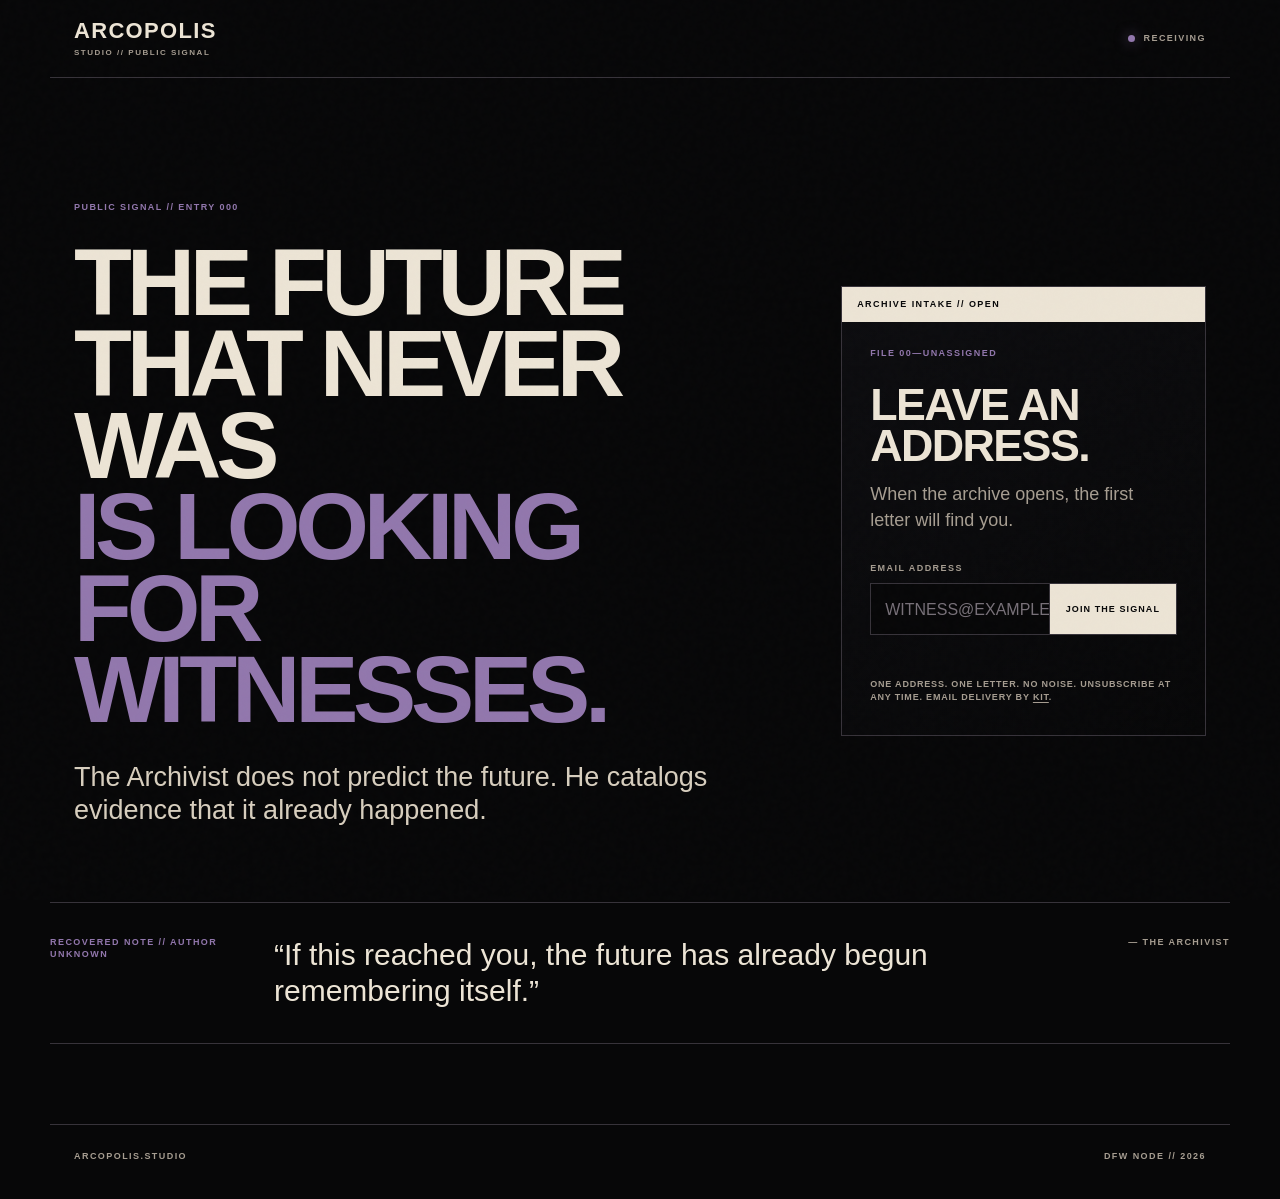
==== index.html @ 4bd880a4 "Publish Arcopolis signal page" ====
<!doctype html>
<html lang="en">
<head>
  <meta charset="utf-8">
  <meta name="viewport" content="width=device-width,initial-scale=1">
  <meta name="theme-color" content="#070708">
  <meta name="description" content="A recovered future is accepting witnesses. Join the Arcopolis Studio signal and receive the Archivist's first letter.">
  <meta property="og:title" content="The Future That Never Was Is Looking for Witnesses">
  <meta property="og:description" content="Leave an address. The Archivist's first letter will find you.">
  <meta property="og:type" content="website">
  <meta property="og:url" content="https://arcopolis.studio/">
  <meta property="og:image" content="https://arcopolis.studio/assets/social-card.png">
  <meta property="og:image:width" content="1200">
  <meta property="og:image:height" content="630">
  <meta property="og:image:alt" content="The Future That Never Was is looking for witnesses">
  <meta name="twitter:card" content="summary_large_image">
  <meta name="twitter:image" content="https://arcopolis.studio/assets/social-card.png">
  <link rel="canonical" href="https://arcopolis.studio/">
  <link rel="icon" href="assets/favicon.svg" type="image/svg+xml">
  <link rel="stylesheet" href="styles.css">
  <script src="https://f.convertkit.com/ckjs/ck.5.js" defer></script>
  <title>The Future That Never Was — Arcopolis Studio</title>
</head>
<body>
  <div class="page-noise" aria-hidden="true"></div>
  <a class="skip-link" href="#signal-entry">Skip to signal entry</a>

  <header class="site-header">
    <a class="brand" href="/" aria-label="Arcopolis Studio home">
      <span class="brand-main">ARCOPOLIS</span>
      <span class="brand-sub">STUDIO // PUBLIC SIGNAL</span>
    </a>
    <span class="transmission-state"><i aria-hidden="true"></i> RECEIVING</span>
  </header>

  <main>
    <section class="signal-hero" id="signal-entry">
      <div class="signal-copy">
        <p class="eyebrow">PUBLIC SIGNAL // ENTRY 000</p>
        <h1>THE FUTURE<br>THAT NEVER WAS<br><span>IS LOOKING FOR WITNESSES.</span></h1>
        <p class="lede">The Archivist does not predict the future. He catalogs evidence that it already happened.</p>
      </div>

      <aside class="entry-panel" aria-labelledby="entry-title">
        <div class="panel-label">ARCHIVE INTAKE // OPEN</div>
        <p class="file-number">FILE 00—UNASSIGNED</p>
        <h2 id="entry-title">LEAVE AN ADDRESS.</h2>
        <p>When the archive opens, the first letter will find you.</p>

        <form
          class="signal-form seva-form formkit-form"
          id="signal-form"
          action="https://app.kit.com/forms/9684944/subscriptions"
          method="post"
          data-sv-form="9684944"
          data-uid="5a1fa94350"
          data-format="inline"
          data-version="5"
          data-options="{&quot;settings&quot;:{&quot;after_subscribe&quot;:{&quot;action&quot;:&quot;message&quot;,&quot;success_message&quot;:&quot;&gt; ENTRY_ACCEPTED // MONITOR YOUR INBOX. THE ARCHIVIST HAS ACKNOWLEDGED THE SIGNAL.&quot;,&quot;redirect_url&quot;:&quot;&quot;},&quot;analytics&quot;:{&quot;google&quot;:null,&quot;fathom&quot;:null,&quot;facebook&quot;:null,&quot;segment&quot;:null,&quot;pinterest&quot;:null,&quot;sparkloop&quot;:null,&quot;googletagmanager&quot;:null},&quot;powered_by&quot;:{&quot;show&quot;:true,&quot;url&quot;:&quot;https://kit.com/features/forms?utm_campaign=poweredby&amp;utm_content=form&amp;utm_medium=referral&amp;utm_source=dynamic&quot;},&quot;recaptcha&quot;:{&quot;enabled&quot;:false},&quot;return_visitor&quot;:{&quot;action&quot;:&quot;show&quot;,&quot;custom_content&quot;:&quot;&quot;}},&quot;version&quot;:&quot;5&quot;}"
        >
          <label for="email-address">EMAIL ADDRESS</label>
          <ul class="formkit-alert formkit-alert-error" data-element="errors" data-group="alert" role="alert"></ul>
          <div class="form-row seva-fields formkit-fields" data-element="fields" data-stacked="false">
            <div class="formkit-field">
              <input class="formkit-input" id="email-address" name="email_address" type="email" autocomplete="email" inputmode="email" aria-label="Email Address" placeholder="WITNESS@EXAMPLE.COM" required>
            </div>
            <button class="formkit-submit" data-element="submit" type="submit">
              <span>JOIN THE SIGNAL</span>
            </button>
          </div>
          <p class="form-status" id="form-status" role="status" aria-live="polite"></p>
        </form>

        <p class="privacy-note">One address. One letter. No noise. Unsubscribe at any time. Email delivery by <a href="https://kit.com/" rel="nofollow noopener">Kit</a>.</p>
      </aside>
    </section>

    <section class="archive-fragment" aria-label="Recovered archive fragment">
      <p>RECOVERED NOTE // AUTHOR UNKNOWN</p>
      <blockquote>“If this reached you, the future has already begun remembering itself.”</blockquote>
      <span>— THE ARCHIVIST</span>
    </section>
  </main>

  <footer class="site-footer">
    <span>ARCOPOLIS.STUDIO</span>
    <span>DFW NODE // <span id="year"></span></span>
  </footer>

  <script src="script.js"></script>
</body>
</html>
---- styles.css ----
:root {
  --black: #070708;
  --panel: #0d0d10;
  --bone: #ece4d5;
  --bone-soft: #d7cebe;
  --muted: #a69d91;
  --violet: #9277ad;
  --line: #37333a;
  --line-soft: #242127;
  --display: "Eurostile", "Bank Gothic", "Microgramma", "Arial Black", "Bahnschrift", sans-serif;
  --body: "Bahnschrift SemiCondensed", "DIN Condensed", "Arial Narrow", Arial, sans-serif;
  --max: 1180px;
}

* { box-sizing: border-box; }

html {
  min-width: 280px;
  background: var(--black);
}

body {
  min-height: 100vh;
  margin: 0;
  overflow-x: hidden;
  background: var(--black);
  color: var(--bone);
  font-family: var(--body);
  line-height: 1.45;
}

a { color: inherit; }
button, input { font: inherit; }

:focus-visible {
  outline: 2px solid var(--violet);
  outline-offset: 4px;
}

.page-noise {
  position: fixed;
  inset: 0;
  z-index: 100;
  pointer-events: none;
  opacity: .025;
  background-image: url("data:image/svg+xml,%3Csvg viewBox='0 0 180 180' xmlns='http://www.w3.org/2000/svg'%3E%3Cfilter id='n'%3E%3CfeTurbulence type='fractalNoise' baseFrequency='.8' numOctaves='3' stitchTiles='stitch'/%3E%3C/filter%3E%3Crect width='100%25' height='100%25' filter='url(%23n)' opacity='.7'/%3E%3C/svg%3E");
}

.skip-link {
  position: fixed;
  top: -80px;
  left: 12px;
  z-index: 200;
  padding: 10px 14px;
  background: var(--bone);
  color: var(--black);
}

.skip-link:focus { top: 12px; }

.site-header,
.site-footer {
  width: min(100%, var(--max));
  margin: 0 auto;
  padding-inline: 24px;
}

.site-header {
  min-height: 78px;
  display: flex;
  align-items: center;
  justify-content: space-between;
  gap: 24px;
  border-bottom: 1px solid var(--line);
}

.brand {
  display: flex;
  flex-direction: column;
  line-height: 1;
  text-decoration: none;
}

.brand-main {
  font: 800 22px/1 var(--display);
  letter-spacing: .06em;
}

.brand-sub {
  margin-top: 7px;
  color: var(--muted);
  font: 600 8px/1 var(--body);
  letter-spacing: .19em;
}

.transmission-state {
  display: inline-flex;
  align-items: center;
  gap: 9px;
  color: var(--muted);
  font: 700 9px/1 var(--body);
  letter-spacing: .16em;
}

.transmission-state i {
  width: 7px;
  height: 7px;
  border-radius: 50%;
  background: var(--violet);
  box-shadow: 0 0 14px rgba(146,119,173,.7);
}

main { width: 100%; }

.signal-hero {
  width: min(100%, var(--max));
  min-height: calc(100vh - 152px);
  margin: 0 auto;
  padding: clamp(64px, 9vw, 116px) 24px 74px;
  display: grid;
  grid-template-columns: minmax(0, 1.3fr) minmax(310px, .7fr);
  gap: clamp(44px, 7vw, 90px);
  align-items: center;
}

.eyebrow,
.panel-label,
.file-number,
.signal-form label,
.privacy-note,
.archive-fragment > p,
.archive-fragment > span,
.site-footer {
  font: 700 9px/1.3 var(--body);
  letter-spacing: .16em;
  text-transform: uppercase;
}

.eyebrow,
.file-number,
.archive-fragment > p { color: var(--violet); }

.signal-copy h1 {
  margin: 28px 0 30px;
  font: 900 clamp(54px, 7.4vw, 102px)/.86 var(--display);
  letter-spacing: -.055em;
  text-transform: uppercase;
}

.signal-copy h1 span { color: var(--violet); }

.lede {
  max-width: 680px;
  margin: 0;
  color: var(--bone-soft);
  font-size: clamp(20px, 2.2vw, 27px);
  line-height: 1.25;
}

.entry-panel {
  border: 1px solid var(--line);
  background: linear-gradient(145deg, var(--panel), var(--black));
  padding: 0 28px 30px;
}

.panel-label {
  margin: 0 -28px 26px;
  padding: 12px 15px;
  background: var(--bone);
  color: var(--black);
  font-weight: 800;
}

.file-number { margin: 0 0 24px; }

.entry-panel h2 {
  margin: 0 0 14px;
  font: 900 clamp(30px, 3.5vw, 47px)/.92 var(--display);
  letter-spacing: -.035em;
}

.entry-panel > p:not(.file-number):not(.privacy-note) {
  margin: 0;
  color: var(--muted);
  font-size: 18px;
}

.signal-form { margin-top: 30px; }

.signal-form label {
  display: block;
  margin-bottom: 9px;
  color: var(--muted);
}

.form-row {
  display: grid;
  grid-template-columns: minmax(0, 1fr) auto;
}

.formkit-field { min-width: 0; }

.formkit-alert {
  margin: 0 0 10px;
  padding: 0;
  list-style: none;
  color: #ff8f87;
  font-size: 13px;
}

.formkit-alert:empty { display: none; }

.signal-form input,
.signal-form button {
  min-height: 52px;
  border: 1px solid var(--line);
  border-radius: 0;
}

.signal-form input {
  min-width: 0;
  padding: 0 14px;
  background: var(--black);
  color: var(--bone);
  font-size: 16px;
}

.signal-form input::placeholder { color: #777078; }

.signal-form button {
  margin-left: -1px;
  padding: 0 16px;
  cursor: pointer;
  background: var(--bone);
  color: var(--black);
  font: 800 9px/1 var(--body);
  letter-spacing: .12em;
}

.signal-form button:hover { background: var(--violet); }

.signal-form button > span {
  display: grid;
  min-height: 50px;
  place-items: center;
}

.form-status {
  min-height: 1.4em;
  margin: 10px 0 0;
  color: var(--violet);
  font-size: 13px;
}

.privacy-note {
  margin: 14px 0 0;
  color: var(--muted);
  letter-spacing: .09em;
  line-height: 1.5;
}

.privacy-note a {
  color: inherit;
  text-underline-offset: 2px;
}

.archive-fragment {
  width: min(calc(100% - 48px), var(--max));
  margin: 0 auto 80px;
  padding: 34px 0;
  display: grid;
  grid-template-columns: 190px minmax(0, 1fr) auto;
  gap: 34px;
  align-items: start;
  border-top: 1px solid var(--line);
  border-bottom: 1px solid var(--line);
}

.archive-fragment p,
.archive-fragment blockquote { margin: 0; }

.archive-fragment blockquote {
  max-width: 690px;
  font-size: clamp(20px, 2.5vw, 30px);
  line-height: 1.2;
}

.archive-fragment > span { color: var(--muted); }

.site-footer {
  padding-block: 26px 36px;
  display: flex;
  justify-content: space-between;
  gap: 24px;
  border-top: 1px solid var(--line);
  color: var(--muted);
}

.error-body { display: grid; place-items: center; }

.error-page {
  width: min(680px, calc(100% - 36px));
  padding: 60px 0;
}

.error-page h1 {
  margin: 24px 0;
  font: 900 clamp(48px, 10vw, 92px)/.88 var(--display);
  letter-spacing: -.05em;
}

.error-page > p:not(.eyebrow) { color: var(--muted); font-size: 20px; }

.return-link {
  display: inline-block;
  margin-top: 24px;
  padding-bottom: 5px;
  border-bottom: 2px solid var(--violet);
  font: 800 10px/1 var(--body);
  letter-spacing: .14em;
  text-decoration: none;
}

.vault-body {
  min-height: 100vh;
  display: grid;
  place-items: center;
  padding: 24px;
}

.vault-panel {
  width: min(520px, 100%);
  padding: 0 28px 30px;
  border: 1px solid var(--line);
  background: linear-gradient(145deg, var(--panel), var(--black));
}

.vault-panel h1 {
  margin: 26px 0 18px;
  font: 900 clamp(34px, 8vw, 54px)/.9 var(--display);
  letter-spacing: -.04em;
}

.vault-panel > p:not(.panel-label):not(.form-status) {
  color: var(--muted);
  font-size: 17px;
}

.vault-form { margin-top: 28px; }

.vault-form label {
  display: block;
  margin-bottom: 9px;
  color: var(--muted);
  font: 700 9px/1.3 var(--body);
  letter-spacing: .16em;
}

.vault-form input,
.vault-form button {
  width: 100%;
  min-height: 52px;
  border: 1px solid var(--line);
  border-radius: 0;
}

.vault-form input {
  padding: 0 14px;
  background: var(--black);
  color: var(--bone);
}

.vault-form button {
  margin-top: 10px;
  cursor: pointer;
  background: var(--bone);
  color: var(--black);
  font: 800 9px/1 var(--body);
  letter-spacing: .14em;
}

.vault-form button:hover { background: var(--violet); }

@media (max-width: 840px) {
  .signal-hero {
    grid-template-columns: 1fr;
    min-height: auto;
  }

  .entry-panel { max-width: 620px; }

  .archive-fragment {
    grid-template-columns: 1fr;
    gap: 16px;
  }
}

@media (max-width: 520px) {
  .site-header { min-height: 70px; padding-inline: 18px; }
  .brand-main { font-size: 18px; }
  .brand-sub { font-size: 7px; }
  .transmission-state { font-size: 8px; }

  .signal-hero { padding: 58px 18px 58px; }
  .signal-copy h1 { font-size: clamp(39px, 13vw, 58px); }

  .entry-panel { padding-inline: 20px; }
  .panel-label { margin-inline: -20px; }

  .form-row { grid-template-columns: 1fr; gap: 10px; }
  .signal-form button { width: 100%; margin-left: 0; }

  .archive-fragment { width: calc(100% - 36px); }
  .site-footer { padding-inline: 18px; flex-direction: column; }
  .vault-body { padding: 18px; }
  .vault-panel { padding-inline: 20px; }
}

@media (prefers-reduced-motion: reduce) {
  * { scroll-behavior: auto !important; }
}
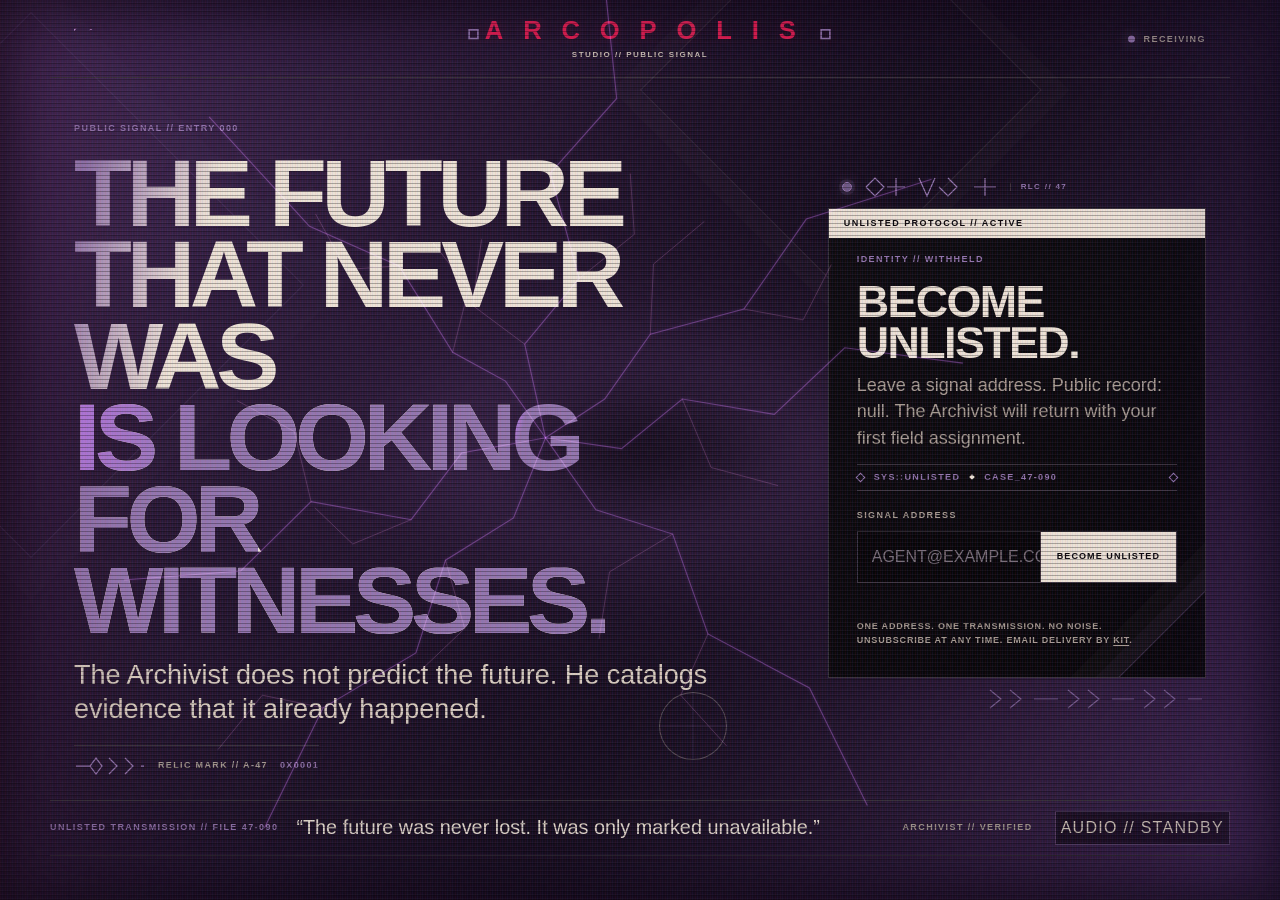
==== commit 47c82d0f: "Refine public signal experience" ====
--- a/index.html
+++ b/index.html
@@ -21,13 +21,31 @@
   <script src="https://f.convertkit.com/ckjs/ck.5.js" defer></script>
   <title>The Future That Never Was — Arcopolis Studio</title>
 </head>
-<body>
+<body class="home-body">
+  <div class="crt-mask" aria-hidden="true"></div>
+  <svg class="dead-tech-glass" viewBox="0 0 1600 1000" preserveAspectRatio="none" aria-hidden="true" focusable="false">
+    <g class="glass-radiation" id="glass-radiation">
+      <g class="glass-main">
+        <path d="M0 0 -50-63 -116-95 -183-191 -295-235 -420-356"/>
+        <path d="M0 0 74-43 131-115 248-143 326-243 482-287"/>
+        <path d="M0 0 95 12 171-43 286-26 374-100 521-83"/>
+        <path d="M0 0 63 80 159 107 203 218 330 278 402 408"/>
+        <path d="M0 0 -40 89 -125 136 -162 239 -278 300 -351 433"/>
+        <path d="M0 0 -105 17 -168 91 -293 71 -381 148 -526 158"/>
+        <path d="M0 0 -26-104 42-177 6-294 89-377 72-522"/>
+      </g>
+      <g class="glass-branches">
+        <path d="M-116-95 -96-166 -140-216M-183-191 -249-187 -287-248M131-115 135-193 198-240M248-143 322-131 357-192M171-43 207 33 290 53M203 218 169 286 226 342M159 107 80 149 67 223M-125 136 -101 212 -159 261M-278 300 -354 286 -409 346M-168 91 -241 118 -288 78M-293 71 -314-7 -385-41M-26-104 -91-147 -80-220M42-177 111-226 106-293"/>
+      </g>
+    </g>
+  </svg>
   <div class="page-noise" aria-hidden="true"></div>
+  <audio id="ambient-audio" src="assets/audio/arcopolis-tease-01.wav" preload="auto" autoplay loop></audio>
   <a class="skip-link" href="#signal-entry">Skip to signal entry</a>
 
   <header class="site-header">
     <a class="brand" href="/" aria-label="Arcopolis Studio home">
-      <span class="brand-main">ARCOPOLIS</span>
+      <span class="brand-main"><span class="brand-glyph" aria-hidden="true">◇</span><span class="brand-letter" style="--flicker: 0s">A</span><span class="brand-letter" style="--flicker: -3.1s">R</span><span class="brand-letter" style="--flicker: -6.7s">C</span><span class="brand-letter" style="--flicker: -1.8s">O</span><span class="brand-letter" style="--flicker: -8.4s">P</span><span class="brand-letter" style="--flicker: -4.6s">O</span><span class="brand-letter" style="--flicker: -10.2s">L</span><span class="brand-letter" style="--flicker: -2.5s">I</span><span class="brand-letter" style="--flicker: -7.3s">S</span><span class="brand-glyph" aria-hidden="true">◇</span></span>
       <span class="brand-sub">STUDIO // PUBLIC SIGNAL</span>
     </a>
     <span class="transmission-state"><i aria-hidden="true"></i> RECEIVING</span>
@@ -37,15 +55,26 @@
     <section class="signal-hero" id="signal-entry">
       <div class="signal-copy">
         <p class="eyebrow">PUBLIC SIGNAL // ENTRY 000</p>
-        <h1>THE FUTURE<br>THAT NEVER WAS<br><span>IS LOOKING FOR WITNESSES.</span></h1>
+        <h1>THE FUTURE<br>THAT NEVER WAS<br><span>IS LOOKIN<span class="pupil-anchor">G</span> FOR WITNESSES.</span></h1>
         <p class="lede">The Archivist does not predict the future. He catalogs evidence that it already happened.</p>
+        <div class="relic-signal" aria-hidden="true">
+          <svg viewBox="0 0 72 24" focusable="false"><path d="M2 12h14l6-8 6 8-6 8-6-8M35 4l8 8-8 8M51 4l8 8-8 8M67 12h3"/></svg>
+          <span>RELIC MARK // A-47</span>
+          <span>0x0001</span>
+        </div>
       </div>
 
-      <aside class="entry-panel" aria-labelledby="entry-title">
-        <div class="panel-label">ARCHIVE INTAKE // OPEN</div>
-        <p class="file-number">FILE 00—UNASSIGNED</p>
-        <h2 id="entry-title">LEAVE AN ADDRESS.</h2>
-        <p>When the archive opens, the first letter will find you.</p>
+      <div class="entry-stack">
+        <div class="entry-marks" aria-hidden="true">
+          <svg viewBox="0 0 138 26" focusable="false"><path d="M4 13 13 4l9 9-9 9-9-9M34 4v18M25 13h18M57 4l8 18 8-18M86 4l9 9-9 9-9-9M112 13h22M123 4v18"/></svg>
+          <span>RLC // 47</span>
+        </div>
+        <aside class="entry-panel" aria-labelledby="entry-title">
+        <div class="panel-label">UNLISTED PROTOCOL // ACTIVE</div>
+        <p class="file-number">IDENTITY // WITHHELD</p>
+        <h2 id="entry-title">BECOME UNLISTED.</h2>
+        <p>Leave a signal address. Public record: null. The Archivist will return with your first field assignment.</p>
+        <div class="protocol-fragment" aria-hidden="true"><span>SYS::UNLISTED</span><i></i><span>CASE_47-090</span></div>
 
         <form
           class="signal-form seva-form formkit-form"
@@ -56,36 +85,36 @@
           data-uid="5a1fa94350"
           data-format="inline"
           data-version="5"
-          data-options="{&quot;settings&quot;:{&quot;after_subscribe&quot;:{&quot;action&quot;:&quot;message&quot;,&quot;success_message&quot;:&quot;&gt; ENTRY_ACCEPTED // MONITOR YOUR INBOX. THE ARCHIVIST HAS ACKNOWLEDGED THE SIGNAL.&quot;,&quot;redirect_url&quot;:&quot;&quot;},&quot;analytics&quot;:{&quot;google&quot;:null,&quot;fathom&quot;:null,&quot;facebook&quot;:null,&quot;segment&quot;:null,&quot;pinterest&quot;:null,&quot;sparkloop&quot;:null,&quot;googletagmanager&quot;:null},&quot;powered_by&quot;:{&quot;show&quot;:true,&quot;url&quot;:&quot;https://kit.com/features/forms?utm_campaign=poweredby&amp;utm_content=form&amp;utm_medium=referral&amp;utm_source=dynamic&quot;},&quot;recaptcha&quot;:{&quot;enabled&quot;:false},&quot;return_visitor&quot;:{&quot;action&quot;:&quot;show&quot;,&quot;custom_content&quot;:&quot;&quot;}},&quot;version&quot;:&quot;5&quot;}"
+          data-options="{&quot;settings&quot;:{&quot;after_subscribe&quot;:{&quot;action&quot;:&quot;message&quot;,&quot;success_message&quot;:&quot;&gt; ACCESS_GRANTED // YOU_ARE_NOW_UNLISTED. MONITOR YOUR INBOX.&quot;,&quot;redirect_url&quot;:&quot;&quot;},&quot;analytics&quot;:{&quot;google&quot;:null,&quot;fathom&quot;:null,&quot;facebook&quot;:null,&quot;segment&quot;:null,&quot;pinterest&quot;:null,&quot;sparkloop&quot;:null,&quot;googletagmanager&quot;:null},&quot;powered_by&quot;:{&quot;show&quot;:true,&quot;url&quot;:&quot;https://kit.com/features/forms?utm_campaign=poweredby&amp;utm_content=form&amp;utm_medium=referral&amp;utm_source=dynamic&quot;},&quot;recaptcha&quot;:{&quot;enabled&quot;:false},&quot;return_visitor&quot;:{&quot;action&quot;:&quot;show&quot;,&quot;custom_content&quot;:&quot;&quot;}},&quot;version&quot;:&quot;5&quot;}"
         >
-          <label for="email-address">EMAIL ADDRESS</label>
+          <label for="email-address">SIGNAL ADDRESS</label>
           <ul class="formkit-alert formkit-alert-error" data-element="errors" data-group="alert" role="alert"></ul>
           <div class="form-row seva-fields formkit-fields" data-element="fields" data-stacked="false">
             <div class="formkit-field">
-              <input class="formkit-input" id="email-address" name="email_address" type="email" autocomplete="email" inputmode="email" aria-label="Email Address" placeholder="WITNESS@EXAMPLE.COM" required>
+              <input class="formkit-input" id="email-address" name="email_address" type="email" autocomplete="email" inputmode="email" aria-label="Email Address" placeholder="AGENT@EXAMPLE.COM" required>
             </div>
             <button class="formkit-submit" data-element="submit" type="submit">
-              <span>JOIN THE SIGNAL</span>
+              <span>BECOME UNLISTED</span>
             </button>
           </div>
           <p class="form-status" id="form-status" role="status" aria-live="polite"></p>
         </form>
 
-        <p class="privacy-note">One address. One letter. No noise. Unsubscribe at any time. Email delivery by <a href="https://kit.com/" rel="nofollow noopener">Kit</a>.</p>
-      </aside>
+        <p class="privacy-note">One address. One transmission. No noise. Unsubscribe at any time. Email delivery by <a href="https://kit.com/" rel="nofollow noopener">Kit</a>.</p>
+        </aside>
+        <div class="entry-angles" aria-hidden="true">
+          <svg viewBox="0 0 220 26" focusable="false"><path d="M4 4 15 13 4 22M24 4l11 9-11 9M48 13h24M82 4l11 9-11 9M102 4l11 9-11 9M126 13h22M158 4l11 9-11 9M178 4l11 9-11 9M202 13h14"/></svg>
+        </div>
+      </div>
     </section>
 
     <section class="archive-fragment" aria-label="Recovered archive fragment">
-      <p>RECOVERED NOTE // AUTHOR UNKNOWN</p>
-      <blockquote>“If this reached you, the future has already begun remembering itself.”</blockquote>
-      <span>— THE ARCHIVIST</span>
+      <p>UNLISTED TRANSMISSION // FILE 47-090</p>
+      <blockquote>“The future was never lost. It was only marked unavailable.”</blockquote>
+      <span>ARCHIVIST // VERIFIED</span>
+      <button class="audio-control" id="audio-control" type="button" aria-pressed="false" aria-label="Enable ambient transmission audio">AUDIO // STANDBY</button>
     </section>
   </main>
-
-  <footer class="site-footer">
-    <span>ARCOPOLIS.STUDIO</span>
-    <span>DFW NODE // <span id="year"></span></span>
-  </footer>
 
   <script src="script.js"></script>
 </body>
--- a/styles.css
+++ b/styles.css
@@ -5,6 +5,7 @@
   --bone-soft: #d7cebe;
   --muted: #a69d91;
   --violet: #9277ad;
+  --relic: #e81d4f;
   --line: #37333a;
   --line-soft: #242127;
   --display: "Eurostile", "Bank Gothic", "Microgramma", "Arial Black", "Bahnschrift", sans-serif;
@@ -29,6 +30,31 @@
   line-height: 1.45;
 }
 
+.home-body {
+  position: relative;
+  isolation: isolate;
+  background: #0b080f;
+}
+
+.home-body::before {
+  content: "";
+  position: fixed;
+  inset: 0;
+  z-index: 0;
+  pointer-events: none;
+  background:
+    radial-gradient(ellipse 46% 30% at 50% 50%, rgba(6,5,9,.76) 0%, rgba(109,72,137,.3) 29%, rgba(67,43,86,.17) 50%, rgba(28,18,37,0) 82%),
+    radial-gradient(ellipse 74% 82% at 3% 8%, rgba(104,65,132,.34) 0%, rgba(62,40,79,.19) 42%, transparent 76%),
+    radial-gradient(ellipse 78% 88% at 98% 94%, rgba(94,57,121,.3) 0%, rgba(51,33,67,.16) 46%, transparent 78%),
+    linear-gradient(118deg, rgba(53,34,69,.94) 0%, rgba(29,19,39,.96) 42%, rgba(20,14,28,.98) 58%, rgba(49,31,64,.95) 100%);
+  background-size: 100% 100%;
+  filter: blur(32px);
+  animation: void-stir 11s cubic-bezier(.45, 0, .55, 1) infinite;
+}
+
+.home-body > .site-header,
+.home-body > main { position: relative; z-index: 1; }
+
 a { color: inherit; }
 button, input { font: inherit; }
 
@@ -44,6 +70,218 @@
   pointer-events: none;
   opacity: .025;
   background-image: url("data:image/svg+xml,%3Csvg viewBox='0 0 180 180' xmlns='http://www.w3.org/2000/svg'%3E%3Cfilter id='n'%3E%3CfeTurbulence type='fractalNoise' baseFrequency='.8' numOctaves='3' stitchTiles='stitch'/%3E%3C/filter%3E%3Crect width='100%25' height='100%25' filter='url(%23n)' opacity='.7'/%3E%3C/svg%3E");
+}
+
+.dead-tech-glass {
+  position: fixed;
+  inset: 0;
+  z-index: 101;
+  width: 100vw;
+  height: 100vh;
+  pointer-events: none;
+  overflow: visible;
+  mix-blend-mode: screen;
+}
+
+.dead-tech-glass path {
+  fill: none;
+  vector-effect: non-scaling-stroke;
+  stroke-linecap: square;
+}
+
+.glass-impact {
+  fill: rgba(17,8,26,.28);
+  stroke: rgba(236,176,255,.72);
+  stroke-width: 1.15;
+  filter: drop-shadow(0 0 5px rgba(186,82,255,.85));
+}
+
+.glass-impact-outer {
+  fill: none;
+  stroke: rgba(160,70,229,.38);
+  stroke-dasharray: 4 5;
+}
+
+.glass-main {
+  stroke: rgba(207,119,255,.34);
+  stroke-width: 1.1;
+  filter: drop-shadow(0 0 2px rgba(179,75,255,.5));
+  animation: glass-awake 22s steps(1, end) infinite;
+}
+
+.glass-branches {
+  stroke: rgba(255,159,238,.24);
+  stroke-width: .8;
+  filter: drop-shadow(0 0 1px rgba(220,103,255,.4));
+  animation: glass-branch-glitch 19s steps(1, end) infinite;
+}
+
+/* Two buried display layers: a breathing core and an angular relic shell. */
+.relic-mask {
+  position: fixed;
+  inset: 0;
+  z-index: 97;
+  pointer-events: none;
+}
+
+.relic-mask-bloom {
+  opacity: .68;
+  background:
+    radial-gradient(ellipse 60% 39% at 51% 49%, rgba(177,78,255,.38), rgba(77,28,124,.22) 39%, transparent 74%),
+    radial-gradient(ellipse 29% 18% at 51% 49%, rgba(235,170,255,.28), transparent 72%);
+  filter: blur(18px);
+  animation: relic-dragon-breathe 15s cubic-bezier(.45,0,.55,1) infinite;
+}
+
+.relic-mask-fracture {
+  z-index: 98;
+  opacity: .48;
+  background:
+    linear-gradient(124deg, transparent 0 35%, rgba(215,117,255,.2) 35.2% 37.4%, transparent 37.7% 100%),
+    linear-gradient(56deg, transparent 0 57%, rgba(155,61,226,.2) 57.2% 59.3%, transparent 59.6% 100%),
+    linear-gradient(90deg, transparent 0 17%, rgba(238,169,255,.17) 17.2% 17.65%, transparent 17.9% 81%, rgba(238,169,255,.16) 81.2% 81.65%, transparent 81.9%),
+    linear-gradient(145deg, transparent 0 72%, rgba(112,45,183,.18) 72.2% 75%, transparent 75.3%);
+  mix-blend-mode: screen;
+  clip-path: polygon(0 0, 100% 0, 100% 22%, 87% 31%, 100% 47%, 100% 100%, 0 100%, 0 76%, 14% 66%, 0 52%);
+  animation: relic-shell-glitch 18s steps(1, end) infinite;
+}
+
+.relic-mask-fracture::before,
+.relic-mask-fracture::after {
+  content: "";
+  position: absolute;
+  inset: 0;
+  pointer-events: none;
+}
+
+/* A dead display's fracture map: branching cracks, not decorative grid lines. */
+.relic-mask-fracture::before {
+  opacity: .75;
+  background-image: url("data:image/svg+xml,%3Csvg viewBox='0 0 1600 1000' xmlns='http://www.w3.org/2000/svg'%3E%3Cg fill='none' stroke='%23bf70ff' stroke-width='1.3' stroke-linecap='square'%3E%3Cpath d='M0 116L164 150l93 84 132-20 91 96 124-15 125 93 126-43 127 74 113-27 122 84 136-17 108 70'/%3E%3Cpath d='M83 0l61 151-59 132 98 87-45 140 119 91-48 147 106 86'/%3E%3Cpath d='M455 0l-66 214 77 81-91 128 86 119-62 132 99 97-54 229'/%3E%3Cpath d='M778 0l-49 171 101 124-73 150 95 91-36 156 81 127-27 181'/%3E%3Cpath d='M1110 0l-49 173 95 86-88 153 82 96-54 137 111 91-47 164'/%3E%3Cpath d='M1430 0l-58 163 88 117-64 136 89 116-78 145 101 104-55 219'/%3E%3Cpath d='M164 150l-45 83M257 234l-57 65M389 214l-38-93M604 295l46-90M729 171l-86 40M855 345l-20-99M981 432l-67-83M1107 405l48-102M1230 489l-15-109M1366 472l46-94'/%3E%3Cpath d='M0 742l154-57 103 63 117-74 141 62 132-79 126 70 122-63 118 75 135-69 115 55 150-72'/%3E%3C/g%3E%3C/svg%3E");
+  background-size: cover;
+  background-position: center;
+  filter: drop-shadow(0 0 3px rgba(181,84,255,.48));
+  animation: dead-tech-crack 17s steps(1, end) infinite;
+}
+
+.relic-mask-fracture::after {
+  opacity: .38;
+  background:
+    conic-gradient(from 106deg at 15% 24%, transparent 0 14deg, rgba(193,100,255,.18) 14.3deg 15deg, transparent 15.3deg 43deg, rgba(193,100,255,.12) 43.2deg 44deg, transparent 44.2deg),
+    conic-gradient(from 280deg at 82% 66%, transparent 0 19deg, rgba(143,67,211,.17) 19.2deg 20deg, transparent 20.2deg 51deg, rgba(229,140,255,.12) 51.2deg 52deg, transparent 52.2deg);
+  filter: blur(.35px);
+  animation: dead-tech-ghost 13s steps(1, end) infinite;
+}
+
+/* Full-screen CRT glass: phosphor bands, chroma fringe and a soft tube vignette. */
+.crt-mask {
+  position: fixed;
+  inset: 0;
+  z-index: 99;
+  pointer-events: none;
+  opacity: .84;
+  background:
+    radial-gradient(ellipse 112% 94% at 50% 47%, transparent 42%, rgba(2,1,5,.1) 67%, rgba(0,0,0,.56) 100%),
+    repeating-linear-gradient(0deg, rgba(0,0,0,.34) 0 1px, rgba(231,190,255,.05) 1px 2px, transparent 2px 4px),
+    repeating-linear-gradient(90deg, rgba(255,20,91,.08) 0 1px, transparent 1px 2px, rgba(114,73,255,.09) 2px 3px, transparent 3px 5px);
+  background-size: 100% 100%, 100% 4px, 5px 100%;
+  box-shadow: inset 0 0 120px rgba(90,31,130,.15), inset 0 0 12vw rgba(0,0,0,.3);
+  mix-blend-mode: normal;
+  animation: crt-roll 9s linear infinite;
+}
+
+.crt-mask::before,
+.crt-mask::after {
+  content: "";
+  position: absolute;
+  inset: 0;
+  pointer-events: none;
+}
+
+/* The relic does not glitch constantly; it briefly leaks through the display. */
+.crt-mask::before {
+  opacity: 0;
+  background:
+    linear-gradient(90deg, transparent 0 11%, rgba(216,125,255,.18) 14% 31%, transparent 34% 57%, rgba(114,50,184,.22) 61% 79%, transparent 83%),
+    linear-gradient(90deg, transparent 0 34%, rgba(255,65,138,.16) 37% 49%, transparent 53%);
+  background-size: 100% 14px, 100% 7px;
+  background-position: 0 31%, 0 72%;
+  filter: blur(1.6px);
+  transform: translateX(-1.5px);
+  animation: relic-leak 29s ease-in-out infinite;
+}
+
+.crt-mask::after {
+  opacity: .32;
+  background: linear-gradient(90deg, rgba(255,30,100,.06), transparent 15% 83%, rgba(115,69,255,.08));
+  mix-blend-mode: screen;
+  animation: chroma-drift 16s ease-in-out infinite;
+}
+
+@keyframes crt-roll {
+  0%, 100% { background-position: 0 0, 0 0, 0 0; opacity: .88; }
+  48% { opacity: 1; }
+  50% { background-position: 0 0, 0 4px, 3px 0; opacity: .96; }
+}
+
+@keyframes relic-dragon-breathe {
+  0%, 100% { opacity: .38; transform: scale(.94); filter: blur(21px) brightness(.78); }
+  50% { opacity: .82; transform: scale(1.1); filter: blur(16px) brightness(1.16); }
+}
+
+@keyframes relic-shell-glitch {
+  0%, 24%, 28%, 64%, 68%, 100% { opacity: .29; transform: translate(0,0); }
+  25% { opacity: .72; transform: translate(5px,-2px); }
+  26% { opacity: .36; transform: translate(-3px,2px); }
+  65% { opacity: .64; transform: translate(-4px,1px); }
+  66% { opacity: .28; transform: translate(2px,-2px); }
+}
+
+@keyframes dead-tech-crack {
+  0%, 21%, 24%, 54%, 58%, 100% { opacity: .52; transform: translate(0,0); }
+  22% { opacity: .94; transform: translate(3px,-1px); }
+  23% { opacity: .3; transform: translate(-5px,2px); }
+  55% { opacity: .82; transform: translate(-2px,2px); }
+  56% { opacity: .35; transform: translate(4px,-2px); }
+}
+
+@keyframes dead-tech-ghost {
+  0%, 38%, 42%, 77%, 80%, 100% { opacity: .2; transform: translate(0,0); }
+  39% { opacity: .6; transform: translate(7px,-3px); }
+  40% { opacity: .16; transform: translate(-6px,2px); }
+  78% { opacity: .52; transform: translate(-5px,3px); }
+  79% { opacity: .18; transform: translate(4px,-2px); }
+}
+
+@keyframes glass-awake {
+  0%, 28%, 32%, 71%, 75%, 100% { opacity: .5; transform: translate(0,0); }
+  29% { opacity: .94; transform: translate(4px,-2px); }
+  30% { opacity: .26; transform: translate(-5px,2px); }
+  72% { opacity: .82; transform: translate(-3px,1px); }
+  73% { opacity: .35; transform: translate(5px,-2px); }
+}
+
+@keyframes glass-branch-glitch {
+  0%, 41%, 45%, 83%, 86%, 100% { opacity: .38; transform: translate(0,0); }
+  42% { opacity: .9; transform: translate(-5px,2px); }
+  43% { opacity: .18; transform: translate(6px,-2px); }
+  84% { opacity: .74; transform: translate(3px,1px); }
+  85% { opacity: .22; transform: translate(-4px,-1px); }
+}
+
+@keyframes relic-leak {
+  0%, 15%, 28%, 65%, 78%, 100% { opacity: 0; transform: translateX(-1.5px); }
+  19% { opacity: .18; transform: translateX(1px); }
+  22% { opacity: .5; transform: translateX(-2px); }
+  25% { opacity: .28; transform: translateX(2px); }
+  69% { opacity: .14; transform: translateX(2px); }
+  73% { opacity: .42; transform: translateX(-2px); }
+  76% { opacity: .2; transform: translateX(1px); }
+}
+
+@keyframes chroma-drift {
+  0%, 100% { opacity: .22; transform: translateX(-2px); }
+  50% { opacity: .45; transform: translateX(2px); }
 }
 
 .skip-link {
@@ -66,10 +304,11 @@
 }
 
 .site-header {
+  position: relative;
   min-height: 78px;
   display: flex;
   align-items: center;
-  justify-content: space-between;
+  justify-content: center;
   gap: 24px;
   border-bottom: 1px solid var(--line);
 }
@@ -77,23 +316,87 @@
 .brand {
   display: flex;
   flex-direction: column;
+  align-items: center;
+  width: 100%;
   line-height: 1;
   text-decoration: none;
 }
 
 .brand-main {
-  font: 800 22px/1 var(--display);
-  letter-spacing: .06em;
+  position: relative;
+  isolation: isolate;
+  overflow: hidden;
+  width: 100%;
+  padding-left: clamp(.3em, 1.6vw, 1.2em);
+  font: 900 clamp(18px, 2vw, 27px)/1 var(--display);
+  letter-spacing: clamp(.3em, 1.55vw, 1.2em);
+  text-align: center;
+  color: var(--relic);
+  text-shadow: 0 0 18px rgba(232,29,79,.18);
+  white-space: nowrap;
+}
+
+/* A brief fractured scanline: the signal crosses the wordmark, then disappears. */
+.brand-main::before {
+  content: "";
+  position: absolute;
+  z-index: 1;
+  top: 48%;
+  left: -24%;
+  width: 26%;
+  height: 4px;
+  pointer-events: none;
+  background:
+    linear-gradient(90deg, transparent 0 5%, #782ac5 12% 18%, transparent 19% 23%, #b758ff 24% 38%, #fff 39% 47%, transparent 48% 52%, #d986ff 53% 61%, transparent 62% 66%, #8929d8 67% 79%, transparent 88%),
+    repeating-linear-gradient(115deg, transparent 0 5px, rgba(238,184,255,.9) 6px 7px, transparent 8px 15px);
+  box-shadow: 0 0 4px #fff, 0 0 10px #bc65ff, 0 0 22px rgba(161,61,244,.98), 0 0 42px rgba(105,29,176,.7);
+  clip-path: polygon(0 53%, 10% 16%, 20% 66%, 31% 0, 42% 58%, 51% 21%, 60% 90%, 69% 27%, 78% 74%, 90% 12%, 100% 54%, 88% 100%, 75% 48%, 64% 100%, 53% 42%, 42% 88%, 31% 35%, 19% 100%, 10% 49%, 0 78%);
+  transform: skewX(-28deg) rotate(-1deg);
+  animation: header-signal-shatter 11s cubic-bezier(.63,0,.37,1) infinite;
+}
+
+.brand-main::after {
+  content: ">> ARC//PULSE_47 :: EXEC :: ARC//PULSE_47 :: EXEC :: ARC//PULSE_47 :: EXEC >>";
+  position: absolute;
+  z-index: 1;
+  top: 15%;
+  left: -20%;
+  color: #dda1ff;
+  font: 800 8px/1 var(--mono);
+  letter-spacing: .16em;
+  opacity: 0;
+  pointer-events: none;
+  text-shadow: 0 0 4px #fff, 0 0 12px rgba(185,91,255,.98), 11px -7px 0 rgba(180,83,255,.4), -15px 8px 0 rgba(180,83,255,.3);
+  transform: skewX(-28deg);
+  animation: header-shard-echo 11s ease-out infinite;
+}
+
+.brand-glyph {
+  display: inline-block;
+  margin-inline: .2em;
+  color: var(--violet);
+  font-size: .7em;
+  letter-spacing: 0;
+  transform: rotate(45deg);
+}
+
+.brand-letter {
+  display: inline-block;
+  animation: letter-signal-flicker 13s steps(1, end) var(--flicker) infinite;
 }
 
 .brand-sub {
   margin-top: 7px;
-  color: var(--muted);
+  color: var(--bone-soft);
   font: 600 8px/1 var(--body);
   letter-spacing: .19em;
 }
 
 .transmission-state {
+  position: absolute;
+  right: 24px;
+  top: 50%;
+  transform: translateY(-50%);
   display: inline-flex;
   align-items: center;
   gap: 9px;
@@ -102,26 +405,83 @@
   letter-spacing: .16em;
 }
 
+.audio-control {
+  border: 1px solid rgba(146,119,173,.48);
+  padding: 4px 5px;
+  background: rgba(9,7,12,.56);
+  color: var(--bone-soft);
+  font: 700 7px/1 var(--mono);
+  letter-spacing: .08em;
+  cursor: pointer;
+  transition: border-color .2s ease, color .2s ease, box-shadow .2s ease;
+}
+
+.audio-control[aria-pressed="true"] {
+  border-color: var(--violet);
+  color: #edd8ff;
+  box-shadow: 0 0 12px rgba(146,119,173,.28);
+}
+
+.audio-control:hover,
+.audio-control:focus-visible {
+  border-color: #d9a0ff;
+  color: #fff;
+}
+
 .transmission-state i {
   width: 7px;
   height: 7px;
   border-radius: 50%;
   background: var(--violet);
   box-shadow: 0 0 14px rgba(146,119,173,.7);
+  animation: signal-breathe 8s ease-in-out infinite;
 }
 
 main { width: 100%; }
 
 .signal-hero {
+  position: relative;
+  isolation: isolate;
   width: min(100%, var(--max));
-  min-height: calc(100vh - 152px);
+  min-height: 0;
   margin: 0 auto;
-  padding: clamp(64px, 9vw, 116px) 24px 74px;
+  padding: clamp(28px, 4vh, 48px) 24px clamp(20px, 2.5vh, 30px);
   display: grid;
   grid-template-columns: minmax(0, 1.3fr) minmax(310px, .7fr);
-  gap: clamp(44px, 7vw, 90px);
+  gap: clamp(28px, 4vw, 54px);
   align-items: center;
 }
+
+.signal-hero::before,
+.signal-hero::after {
+  content: "";
+  position: absolute;
+  z-index: 0;
+  aspect-ratio: 1;
+  pointer-events: none;
+  border: 1px solid rgba(146,119,173,.16);
+  transform: rotate(45deg);
+}
+
+.signal-hero::before {
+  width: clamp(230px, 30vw, 430px);
+  left: -18%;
+  top: 2%;
+  box-shadow: 0 0 0 30px rgba(146,119,173,.025);
+  animation: geometry-breathe 12s ease-in-out infinite;
+}
+
+.signal-hero::after {
+  width: clamp(170px, 22vw, 310px);
+  right: 21%;
+  top: -18%;
+  border-color: rgba(236,228,213,.105);
+  box-shadow: 0 0 0 20px rgba(236,228,213,.018);
+  animation: geometry-breathe 12s ease-in-out infinite 1s reverse;
+}
+
+.signal-hero > .signal-copy,
+.signal-hero > .entry-stack { z-index: 1; }
 
 .eyebrow,
 .panel-label,
@@ -140,14 +500,64 @@
 .file-number,
 .archive-fragment > p { color: var(--violet); }
 
+.signal-copy {
+  position: relative;
+  isolation: isolate;
+}
+
+.signal-copy::after {
+  content: "";
+  position: absolute;
+  z-index: 0;
+  pointer-events: none;
+}
+
+.signal-copy > * { position: relative; z-index: 1; }
+
+.signal-copy::after {
+  width: 66px;
+  height: 66px;
+  right: 7%;
+  bottom: 18px;
+  border: 1px solid rgba(236,228,213,.28);
+  border-radius: 50%;
+  background: linear-gradient(90deg, transparent 49%, rgba(146,119,173,.34) 50%, transparent 51%), linear-gradient(transparent 49%, rgba(146,119,173,.34) 50%, transparent 51%);
+}
+
 .signal-copy h1 {
-  margin: 28px 0 30px;
+  margin: 18px 0;
   font: 900 clamp(54px, 7.4vw, 102px)/.86 var(--display);
   letter-spacing: -.055em;
   text-transform: uppercase;
-}
-
-.signal-copy h1 span { color: var(--violet); }
+  background: linear-gradient(105deg, var(--bone) 0%, var(--bone) 37%, #f5e9ff 47%, var(--violet) 53%, var(--bone) 61%, var(--bone) 100%);
+  background-size: 230% 100%;
+  background-position: 100% 50%;
+  -webkit-background-clip: text;
+  background-clip: text;
+  color: transparent;
+  animation: title-shimmer 16s ease-in-out infinite;
+}
+
+.signal-copy h1 span {
+  background: linear-gradient(105deg, var(--violet) 0%, var(--violet) 37%, #f5e9ff 47%, #c97cff 53%, var(--violet) 61%, var(--violet) 100%);
+  background-size: 230% 100%;
+  background-position: 100% 50%;
+  -webkit-background-clip: text;
+  background-clip: text;
+  color: transparent;
+  animation: title-shimmer 16s ease-in-out infinite;
+}
+
+.pupil-anchor {
+  position: relative;
+  z-index: 0;
+  display: inline-block;
+  isolation: isolate;
+}
+
+.pupil-anchor::before {
+  display: none;
+}
 
 .lede {
   max-width: 680px;
@@ -157,24 +567,218 @@
   line-height: 1.25;
 }
 
+.relic-signal,
+.protocol-fragment {
+  font: 700 9px/1.3 var(--body);
+  letter-spacing: .15em;
+  text-transform: uppercase;
+}
+
+.relic-signal {
+  width: fit-content;
+  margin-top: 18px;
+  padding-top: 8px;
+  display: grid;
+  grid-template-columns: 72px auto auto;
+  gap: 12px;
+  align-items: center;
+  border-top: 1px solid var(--line);
+  color: var(--muted);
+  animation: relic-breathe 12s ease-in-out infinite .5s;
+}
+
+.relic-signal svg {
+  width: 72px;
+  height: 24px;
+  fill: none;
+  stroke: var(--violet);
+  stroke-width: 1.25;
+}
+
+.relic-signal span:last-child { color: var(--violet); }
+
 .entry-panel {
+  position: relative;
+  isolation: isolate;
+  overflow: hidden;
   border: 1px solid var(--line);
   background: linear-gradient(145deg, var(--panel), var(--black));
   padding: 0 28px 30px;
 }
 
+.entry-stack { align-self: center; }
+
+.entry-panel::before {
+  content: "";
+  position: absolute;
+  z-index: 0;
+  width: 126px;
+  aspect-ratio: 1;
+  right: -68px;
+  bottom: -64px;
+  border: 1px solid rgba(146,119,173,.36);
+  box-shadow: 0 0 0 16px rgba(146,119,173,.055), 0 0 0 34px rgba(236,228,213,.025);
+  transform: rotate(45deg);
+  animation: geometry-breathe 12s ease-in-out infinite 2s;
+}
+
+.entry-panel > * { position: relative; z-index: 1; }
+
 .panel-label {
-  margin: 0 -28px 26px;
-  padding: 12px 15px;
+  margin: 0 -28px 16px;
+  padding: 9px 15px;
   background: var(--bone);
   color: var(--black);
   font-weight: 800;
 }
 
-.file-number { margin: 0 0 24px; }
+.file-number { margin: 0 0 15px; }
+
+.entry-marks {
+  margin: 0 0 8px 14px;
+  display: flex;
+  align-items: center;
+  gap: 10px;
+  color: var(--violet);
+  font: 700 8px/1 var(--body);
+  letter-spacing: .17em;
+  animation: relic-breathe 12s ease-in-out infinite 1s;
+}
+
+.entry-marks::before {
+  content: "";
+  width: 8px;
+  height: 8px;
+  flex: 0 0 auto;
+  border: 1px solid var(--violet);
+  border-radius: 50%;
+  background: rgba(146,119,173,.7);
+  box-shadow: 0 0 0 3px rgba(146,119,173,.14), 0 0 14px rgba(146,119,173,.36);
+  animation: oculus-breathe 12s ease-in-out infinite 1s;
+}
+
+.entry-marks svg {
+  width: 138px;
+  height: 26px;
+  fill: none;
+  stroke: currentColor;
+  stroke-width: 1.2;
+}
+
+.entry-marks span {
+  padding-left: 10px;
+  border-left: 1px solid var(--line);
+}
+
+.entry-angles {
+  width: 220px;
+  margin: 8px 0 0 auto;
+  color: var(--violet);
+  opacity: .7;
+  animation: relic-breathe 12s ease-in-out infinite 2.2s;
+}
+
+.entry-angles svg {
+  width: 220px;
+  height: 26px;
+  fill: none;
+  stroke: currentColor;
+  stroke-width: 1.2;
+}
+
+@keyframes signal-breathe {
+  0%, 100% { opacity: .45; transform: scale(.9); }
+  50% { opacity: 1; transform: scale(1); }
+}
+
+@keyframes header-signal-shatter {
+  0%, 67%, 100% { left: -24%; opacity: 0; }
+  68% { opacity: .18; transform: skewX(-28deg) rotate(-1deg) scaleY(.4); }
+  70% { opacity: 1; transform: skewX(-28deg) rotate(-1deg) scaleY(1.2); }
+  72% { left: 102%; opacity: 1; transform: skewX(-28deg) rotate(-1deg) scaleY(1); }
+  73% { left: 112%; opacity: 0; transform: skewX(-28deg) rotate(-1deg) scaleY(.2); }
+}
+
+@keyframes letter-signal-flicker {
+  0%, 8%, 13%, 28%, 36%, 58%, 67%, 84%, 100% { opacity: 1; filter: none; }
+  9%, 29%, 85% { opacity: .82; filter: brightness(1.75) drop-shadow(0 0 4px #cf77ff); }
+  12%, 59% { opacity: .44; filter: blur(.2px); }
+  30% { opacity: .7; filter: brightness(1.45); }
+  66% { opacity: .2; filter: blur(.5px); }
+}
+
+@keyframes title-shimmer {
+  0%, 68%, 100% { background-position: 100% 50%; }
+  82% { background-position: 0% 50%; }
+}
+
+@keyframes header-shard-echo {
+  0%, 68%, 100% { left: -20%; opacity: 0; }
+  70% { opacity: 0; }
+  71% { left: 22%; opacity: 1; }
+  74% { left: 104%; opacity: 0; }
+}
+
+@keyframes geometry-breathe {
+  0%, 100% { opacity: .48; }
+  50% { opacity: 1; }
+}
+
+@keyframes relic-breathe {
+  0%, 100% { opacity: .52; transform: translateY(0) scale(.99); }
+  50% { opacity: 1; transform: translateY(-1px) scale(1); }
+}
+
+@keyframes oculus-breathe {
+  0%, 100% { box-shadow: 0 0 0 3px rgba(146,119,173,.12), 0 0 8px rgba(146,119,173,.18); }
+  50% { box-shadow: 0 0 0 5px rgba(146,119,173,.18), 0 0 20px rgba(146,119,173,.55); }
+}
+
+@keyframes void-stir {
+  0%, 100% {
+    opacity: .64;
+    transform: scale(.94);
+    filter: brightness(.7) saturate(.76);
+  }
+  50% {
+    opacity: 1;
+    transform: scale(1.06);
+    filter: brightness(1.12) saturate(1.2);
+  }
+}
+
+@keyframes pupil-breathe {
+  0%, 100% { opacity: .7; transform: translate(-50%, -50%) scale(.86); }
+  50% { opacity: 1; transform: translate(-50%, -50%) scale(1.12); }
+}
+
+@media (prefers-reduced-motion: reduce) {
+  .transmission-state i,
+  .signal-hero::before,
+  .signal-hero::after,
+  .entry-panel::before,
+  .relic-signal,
+  .entry-marks,
+  .entry-marks::before,
+  .protocol-fragment,
+  .entry-angles,
+  .home-body::before,
+  .relic-mask,
+  .relic-mask-fracture::before,
+  .relic-mask-fracture::after,
+  .glass-main,
+  .glass-branches,
+  .crt-mask,
+  .crt-mask::before,
+  .crt-mask::after,
+  .pupil-anchor::before,
+  .brand-letter,
+  .signal-copy h1,
+  .signal-copy h1 span { animation: none; }
+}
 
 .entry-panel h2 {
-  margin: 0 0 14px;
+  margin: 0 0 9px;
   font: 900 clamp(30px, 3.5vw, 47px)/.92 var(--display);
   letter-spacing: -.035em;
 }
@@ -185,7 +789,39 @@
   font-size: 18px;
 }
 
-.signal-form { margin-top: 30px; }
+.protocol-fragment {
+  margin-top: 13px;
+  padding: 7px 0;
+  display: flex;
+  gap: 10px;
+  align-items: center;
+  border-top: 1px solid var(--line);
+  border-bottom: 1px solid var(--line);
+  color: var(--violet);
+  animation: relic-breathe 12s ease-in-out infinite 1.6s;
+}
+
+.protocol-fragment i {
+  width: 4px;
+  height: 4px;
+  display: block;
+  background: var(--bone);
+  transform: rotate(45deg);
+}
+
+.protocol-fragment::before,
+.protocol-fragment::after {
+  content: "";
+  width: 5px;
+  height: 5px;
+  flex: 0 0 auto;
+  border: 1px solid var(--violet);
+  transform: rotate(45deg);
+}
+
+.protocol-fragment::after { margin-left: auto; }
+
+.signal-form { margin-top: 19px; }
 
 .signal-form label {
   display: block;
@@ -253,7 +889,7 @@
 }
 
 .privacy-note {
-  margin: 14px 0 0;
+  margin: 9px 0 0;
   color: var(--muted);
   letter-spacing: .09em;
   line-height: 1.5;
@@ -266,12 +902,11 @@
 
 .archive-fragment {
   width: min(calc(100% - 48px), var(--max));
-  margin: 0 auto 80px;
-  padding: 34px 0;
-  display: grid;
-  grid-template-columns: 190px minmax(0, 1fr) auto;
-  gap: 34px;
-  align-items: start;
+  margin: 0 auto 19px;
+  padding: 10px 0;
+  display: flex;
+  gap: 18px;
+  align-items: center;
   border-top: 1px solid var(--line);
   border-bottom: 1px solid var(--line);
 }
@@ -279,16 +914,22 @@
 .archive-fragment p,
 .archive-fragment blockquote { margin: 0; }
 
+.archive-fragment > p,
+.archive-fragment > span { white-space: nowrap; }
+
 .archive-fragment blockquote {
-  max-width: 690px;
-  font-size: clamp(20px, 2.5vw, 30px);
-  line-height: 1.2;
+  flex: 1;
+  max-width: none;
+  font-size: clamp(15px, 1.55vw, 20px);
+  line-height: 1.3;
 }
 
 .archive-fragment > span { color: var(--muted); }
 
+.archive-fragment .audio-control { margin-left: 4px; }
+
 .site-footer {
-  padding-block: 26px 36px;
+  padding-block: 16px 22px;
   display: flex;
   justify-content: space-between;
   gap: 24px;
@@ -389,10 +1030,7 @@
 
   .entry-panel { max-width: 620px; }
 
-  .archive-fragment {
-    grid-template-columns: 1fr;
-    gap: 16px;
-  }
+  .archive-fragment { flex-wrap: wrap; gap: 10px 16px; }
 }
 
 @media (max-width: 520px) {
@@ -404,8 +1042,17 @@
   .signal-hero { padding: 58px 18px 58px; }
   .signal-copy h1 { font-size: clamp(39px, 13vw, 58px); }
 
+  .brand-main { padding-left: .3em; font-size: 18px; letter-spacing: .28em; }
+  .brand-glyph { margin-inline: .08em; }
+  .transmission-state { display: none; }
+  .audio-control { font-size: 7px; }
+
   .entry-panel { padding-inline: 20px; }
   .panel-label { margin-inline: -20px; }
+
+  .relic-signal { grid-template-columns: 54px 1fr; gap: 8px; }
+  .relic-signal svg { width: 54px; }
+  .relic-signal span:last-child { display: none; }
 
   .form-row { grid-template-columns: 1fr; gap: 10px; }
   .signal-form button { width: 100%; margin-left: 0; }
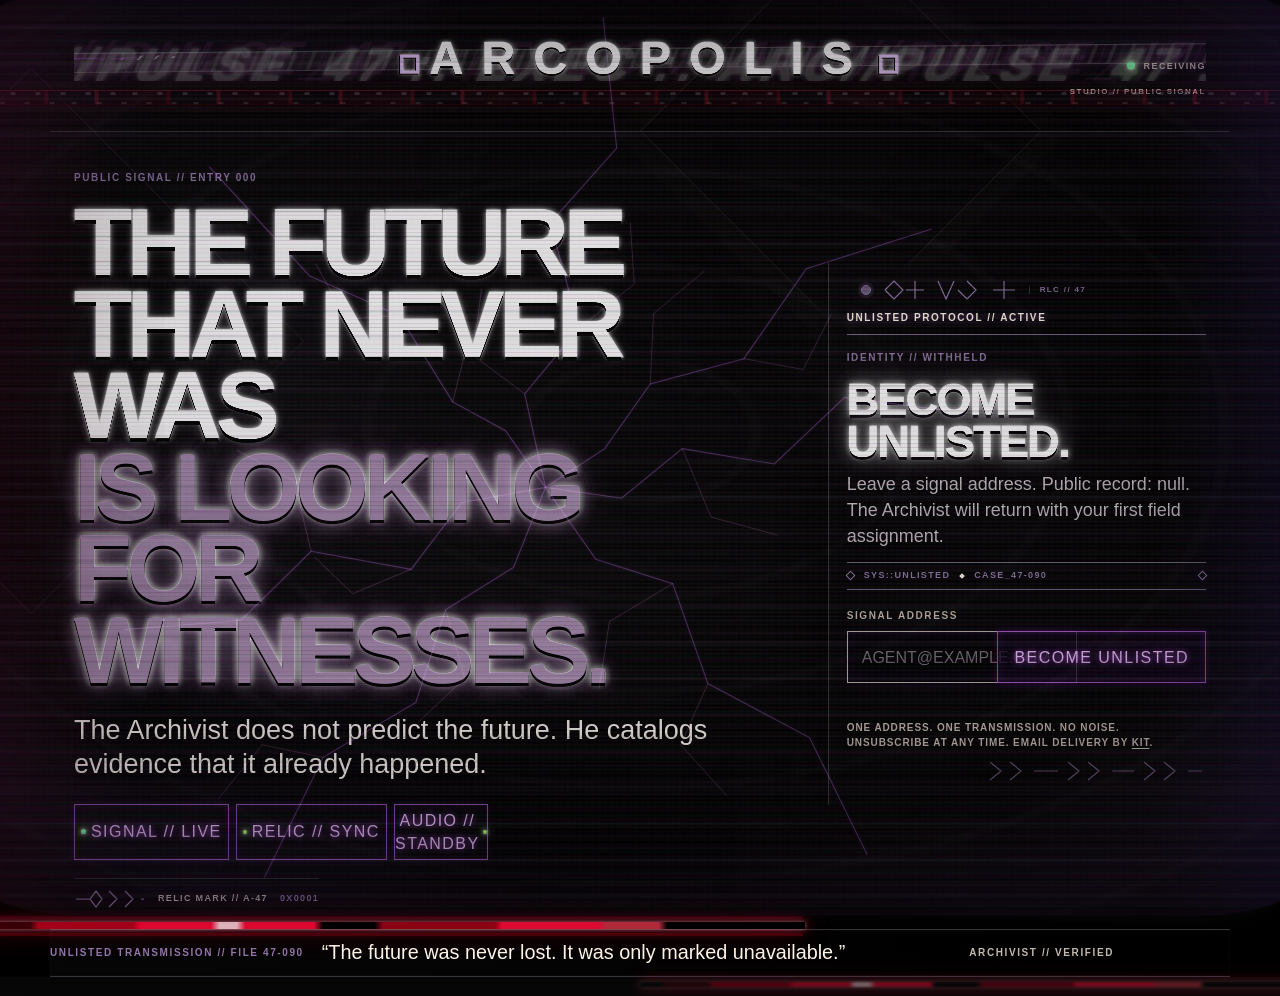
==== commit ae2a71d3: "refine arcopolis signal page" ====
--- a/index.html
+++ b/index.html
@@ -21,8 +21,10 @@
   <script src="https://f.convertkit.com/ckjs/ck.5.js" defer></script>
   <title>The Future That Never Was — Arcopolis Studio</title>
 </head>
-<body class="home-body">
-  <div class="crt-mask" aria-hidden="true"></div>
+  <body class="home-body">
+    <div class="crt-mask" aria-hidden="true"></div>
+    <div class="top-film-strip" aria-hidden="true"></div>
+    <div class="destroyed-monitor" aria-hidden="true"></div>
   <svg class="dead-tech-glass" viewBox="0 0 1600 1000" preserveAspectRatio="none" aria-hidden="true" focusable="false">
     <g class="glass-radiation" id="glass-radiation">
       <g class="glass-main">
@@ -39,13 +41,18 @@
       </g>
     </g>
   </svg>
+  <svg class="haze-lightning" viewBox="0 0 1600 1000" preserveAspectRatio="none" aria-hidden="true" focusable="false">
+    <g class="haze-strike haze-strike-a"><path d="M38 134 292 218l-110 59 287 106-132 74 376 99"/><path d="M292 218 338 117M469 383l105-101M757 556 913 480"/></g>
+    <g class="haze-strike haze-strike-b"><path d="M1553 148 1286 256l121 70-310 94 154 76-362 124"/><path d="M1286 256 1224 151M1097 420l-103-95M889 620 741 548"/></g>
+    <g class="haze-strike haze-strike-c"><path d="M814 26 759 211l80 64-118 158 74 99-121 187"/><path d="M759 211 601 152M721 433 570 470M795 532 949 597"/></g>
+  </svg>
   <div class="page-noise" aria-hidden="true"></div>
   <audio id="ambient-audio" src="assets/audio/arcopolis-tease-01.wav" preload="auto" autoplay loop></audio>
   <a class="skip-link" href="#signal-entry">Skip to signal entry</a>
 
   <header class="site-header">
     <a class="brand" href="/" aria-label="Arcopolis Studio home">
-      <span class="brand-main"><span class="brand-glyph" aria-hidden="true">◇</span><span class="brand-letter" style="--flicker: 0s">A</span><span class="brand-letter" style="--flicker: -3.1s">R</span><span class="brand-letter" style="--flicker: -6.7s">C</span><span class="brand-letter" style="--flicker: -1.8s">O</span><span class="brand-letter" style="--flicker: -8.4s">P</span><span class="brand-letter" style="--flicker: -4.6s">O</span><span class="brand-letter" style="--flicker: -10.2s">L</span><span class="brand-letter" style="--flicker: -2.5s">I</span><span class="brand-letter" style="--flicker: -7.3s">S</span><span class="brand-glyph" aria-hidden="true">◇</span></span>
+      <span class="brand-main"><span class="brand-film-swoosh" aria-hidden="true"></span><span class="brand-glyph" aria-hidden="true">◇</span><span class="brand-letter" style="--flicker: 0s">A</span><span class="brand-letter" style="--flicker: -3.1s">R</span><span class="brand-letter" style="--flicker: -6.7s">C</span><span class="brand-letter" style="--flicker: -1.8s">O</span><span class="brand-letter" style="--flicker: -8.4s">P</span><span class="brand-letter" style="--flicker: -4.6s">O</span><span class="brand-letter" style="--flicker: -10.2s">L</span><span class="brand-letter" style="--flicker: -2.5s">I</span><span class="brand-letter" style="--flicker: -7.3s">S</span><span class="brand-glyph" aria-hidden="true">◇</span></span>
       <span class="brand-sub">STUDIO // PUBLIC SIGNAL</span>
     </a>
     <span class="transmission-state"><i aria-hidden="true"></i> RECEIVING</span>
@@ -57,6 +64,11 @@
         <p class="eyebrow">PUBLIC SIGNAL // ENTRY 000</p>
         <h1>THE FUTURE<br>THAT NEVER WAS<br><span>IS LOOKIN<span class="pupil-anchor">G</span> FOR WITNESSES.</span></h1>
         <p class="lede">The Archivist does not predict the future. He catalogs evidence that it already happened.</p>
+        <div class="signal-chips" aria-label="Signal status">
+          <span class="signal-chip"><i aria-hidden="true"></i>SIGNAL // LIVE</span>
+          <span class="signal-chip signal-chip-alt">RELIC // SYNC</span>
+          <button class="audio-control" id="audio-control" type="button" aria-pressed="false" aria-label="Enable ambient transmission audio">AUDIO // STANDBY</button>
+        </div>
         <div class="relic-signal" aria-hidden="true">
           <svg viewBox="0 0 72 24" focusable="false"><path d="M2 12h14l6-8 6 8-6 8-6-8M35 4l8 8-8 8M51 4l8 8-8 8M67 12h3"/></svg>
           <span>RELIC MARK // A-47</span>
@@ -112,7 +124,6 @@
       <p>UNLISTED TRANSMISSION // FILE 47-090</p>
       <blockquote>“The future was never lost. It was only marked unavailable.”</blockquote>
       <span>ARCHIVIST // VERIFIED</span>
-      <button class="audio-control" id="audio-control" type="button" aria-pressed="false" aria-label="Enable ambient transmission audio">AUDIO // STANDBY</button>
     </section>
   </main>
 
--- a/styles.css
+++ b/styles.css
@@ -1,9 +1,9 @@
 :root {
   --black: #070708;
   --panel: #0d0d10;
-  --bone: #ece4d5;
-  --bone-soft: #d7cebe;
-  --muted: #a69d91;
+  --bone: #fff7eb;
+  --bone-soft: #efe5d8;
+  --muted: #c3b9ae;
   --violet: #9277ad;
   --relic: #e81d4f;
   --line: #37333a;
@@ -33,7 +33,7 @@
 .home-body {
   position: relative;
   isolation: isolate;
-  background: #0b080f;
+  background: #000000;
 }
 
 .home-body::before {
@@ -43,17 +43,38 @@
   z-index: 0;
   pointer-events: none;
   background:
-    radial-gradient(ellipse 46% 30% at 50% 50%, rgba(6,5,9,.76) 0%, rgba(109,72,137,.3) 29%, rgba(67,43,86,.17) 50%, rgba(28,18,37,0) 82%),
-    radial-gradient(ellipse 74% 82% at 3% 8%, rgba(104,65,132,.34) 0%, rgba(62,40,79,.19) 42%, transparent 76%),
-    radial-gradient(ellipse 78% 88% at 98% 94%, rgba(94,57,121,.3) 0%, rgba(51,33,67,.16) 46%, transparent 78%),
-    linear-gradient(118deg, rgba(53,34,69,.94) 0%, rgba(29,19,39,.96) 42%, rgba(20,14,28,.98) 58%, rgba(49,31,64,.95) 100%);
+    radial-gradient(ellipse 46% 30% at 50% 50%, rgba(2,2,3,1) 0%, rgba(42,43,46,.08) 34%, rgba(21,22,24,.035) 54%, rgba(0,0,0,0) 82%),
+    radial-gradient(ellipse 74% 82% at 3% 8%, rgba(44,45,48,.055) 0%, rgba(18,19,21,.03) 42%, transparent 76%),
+    radial-gradient(ellipse 78% 88% at 98% 94%, rgba(47,48,51,.05) 0%, rgba(17,18,20,.025) 46%, transparent 78%),
+    linear-gradient(118deg, rgba(8,8,9,1) 0%, rgba(3,3,4,1) 42%, rgba(0,0,0,1) 58%, rgba(5,5,6,1) 100%);
   background-size: 100% 100%;
-  filter: blur(32px);
+  filter: blur(40px) saturate(.06) contrast(.96) brightness(.76);
   animation: void-stir 11s cubic-bezier(.45, 0, .55, 1) infinite;
 }
 
-.home-body > .site-header,
-.home-body > main { position: relative; z-index: 1; }
+.home-body > .site-header { position: relative; z-index: 2; }
+.home-body > main { position: relative; z-index: auto; }
+
+/* A full-width, buried reel band: continuous movement independent of the wordmark sweep. */
+.top-film-strip {
+  position: fixed;
+  z-index: 101;
+  top: clamp(76px, 10vh, 112px);
+  left: 0;
+  width: 100vw;
+  height: 15px;
+  pointer-events: none;
+  opacity: .48;
+  background:
+    repeating-linear-gradient(90deg, transparent 0 10px, rgba(255,213,220,.42) 11px 15px, transparent 16px 25px) 0 1px / 122px 3px repeat-x,
+    repeating-linear-gradient(90deg, transparent 0 10px, rgba(255,213,220,.34) 11px 15px, transparent 16px 25px) 61px 11px / 122px 3px repeat-x,
+    repeating-linear-gradient(90deg, rgba(64,0,13,.72) 0 44px, rgba(180,0,31,.72) 45px 48px, rgba(19,4,12,.82) 49px 94px, rgba(235,19,52,.68) 95px 98px, rgba(54,0,13,.74) 99px 122px);
+  border-top: 1px solid rgba(255,58,83,.62);
+  border-bottom: 1px solid rgba(113,0,24,.8);
+  box-shadow: 0 0 10px rgba(202,0,37,.34), 0 0 28px rgba(112,0,28,.28);
+  filter: saturate(.85) blur(.15px);
+  animation: top-film-advance 54s linear infinite;
+}
 
 a { color: inherit; }
 button, input { font: inherit; }
@@ -68,8 +89,37 @@
   inset: 0;
   z-index: 100;
   pointer-events: none;
-  opacity: .025;
+  opacity: .016;
   background-image: url("data:image/svg+xml,%3Csvg viewBox='0 0 180 180' xmlns='http://www.w3.org/2000/svg'%3E%3Cfilter id='n'%3E%3CfeTurbulence type='fractalNoise' baseFrequency='.8' numOctaves='3' stitchTiles='stitch'/%3E%3C/filter%3E%3Crect width='100%25' height='100%25' filter='url(%23n)' opacity='.7'/%3E%3C/svg%3E");
+}
+
+/* The final display surface: a damaged, translucent monitor rather than more decoration. */
+.destroyed-monitor {
+  position: fixed;
+  inset: 0;
+  z-index: 102;
+  pointer-events: none;
+  opacity: .4;
+  background:
+    radial-gradient(ellipse 110% 92% at 50% 48%, transparent 43%, rgba(0,0,0,.18) 72%, rgba(0,0,0,.58) 100%),
+    linear-gradient(90deg, rgba(255,25,99,.06), transparent 8% 92%, rgba(105,70,255,.08)),
+    repeating-linear-gradient(0deg, transparent 0 12px, rgba(0,0,0,.3) 13px 14px, rgba(190,119,255,.04) 15px 16px, transparent 17px 25px);
+  box-shadow: inset 0 0 12vw rgba(0,0,0,.44), inset 0 0 90px rgba(107,44,154,.18);
+  animation: monitor-ruin 21s ease-in-out infinite;
+}
+
+.destroyed-monitor::before {
+  content: "";
+  position: absolute;
+  inset: 0;
+  background:
+    linear-gradient(90deg, transparent 0 14%, rgba(206,118,255,.11) 15% 32%, transparent 34% 100%),
+    linear-gradient(90deg, transparent 0 57%, rgba(247,176,255,.09) 58% 75%, transparent 77%);
+  background-size: 100% 6px, 100% 3px;
+  background-position: 0 28%, 0 72%;
+  filter: blur(2.5px);
+  opacity: .34;
+  animation: monitor-tear 17s steps(1, end) infinite;
 }
 
 .dead-tech-glass {
@@ -88,6 +138,28 @@
   vector-effect: non-scaling-stroke;
   stroke-linecap: square;
 }
+
+.haze-lightning {
+  position: fixed;
+  inset: 0;
+  z-index: 1;
+  width: 100vw;
+  height: 100vh;
+  pointer-events: none;
+  overflow: visible;
+}
+
+.haze-strike {
+  fill: none;
+  stroke: rgba(195,103,255,.72);
+  stroke-width: 2.8;
+  filter: blur(4px) drop-shadow(0 0 20px rgba(157,57,237,.94));
+  opacity: 0;
+}
+
+.haze-strike-a { animation: haze-strike-a 23s ease-in-out infinite; }
+.haze-strike-b { animation: haze-strike-b 29s ease-in-out -8s infinite; }
+.haze-strike-c { animation: haze-strike-c 31s ease-in-out -16s infinite; }
 
 .glass-impact {
   fill: rgba(17,8,26,.28);
@@ -177,16 +249,22 @@
 .crt-mask {
   position: fixed;
   inset: 0;
-  z-index: 99;
-  pointer-events: none;
-  opacity: .84;
+  z-index: 103;
+  pointer-events: none;
+  opacity: .44;
+  overflow: hidden;
+  border-radius: 11% 11% 8% 8% / 5% 5% 4% 4%;
+  background-color: rgba(7,7,8,.22);
   background:
-    radial-gradient(ellipse 112% 94% at 50% 47%, transparent 42%, rgba(2,1,5,.1) 67%, rgba(0,0,0,.56) 100%),
-    repeating-linear-gradient(0deg, rgba(0,0,0,.34) 0 1px, rgba(231,190,255,.05) 1px 2px, transparent 2px 4px),
-    repeating-linear-gradient(90deg, rgba(255,20,91,.08) 0 1px, transparent 1px 2px, rgba(114,73,255,.09) 2px 3px, transparent 3px 5px);
-  background-size: 100% 100%, 100% 4px, 5px 100%;
-  box-shadow: inset 0 0 120px rgba(90,31,130,.15), inset 0 0 12vw rgba(0,0,0,.3);
+    repeating-radial-gradient(ellipse 118% 102% at 50% 48%, transparent 0 7%, rgba(224,224,228,.03) 7.1% 7.65%, transparent 7.9% 10%),
+    radial-gradient(ellipse 118% 98% at 50% 48%, transparent 25%, rgba(5,5,6,.24) 55%, rgba(0,0,0,.86) 100%),
+    repeating-linear-gradient(0deg, rgba(0,0,0,.76) 0 1px, rgba(241,241,242,.14) 1px 2px, rgba(0,0,0,.28) 2px 3px, transparent 3px 4px),
+    repeating-linear-gradient(90deg, rgba(180,180,182,.11) 0 1px, transparent 1px 2px, rgba(126,126,128,.09) 2px 3px, transparent 3px 4px, rgba(95,95,98,.11) 4px 5px, transparent 5px 6px);
+  background-size: 100% 100%, 100% 100%, 100% 4px, 6px 100%;
+  box-shadow: inset 0 0 180px rgba(22,22,24,.34), inset 0 0 20vw rgba(0,0,0,.74), inset 0 0 34px rgba(0,0,0,.94), 0 0 44px rgba(26,26,28,.32);
   mix-blend-mode: normal;
+  backdrop-filter: contrast(1.12) saturate(.72) brightness(.94) blur(.2px);
+  transform: scale(1.035);
   animation: crt-roll 9s linear infinite;
 }
 
@@ -200,28 +278,33 @@
 
 /* The relic does not glitch constantly; it briefly leaks through the display. */
 .crt-mask::before {
-  opacity: 0;
+  opacity: .34;
   background:
-    linear-gradient(90deg, transparent 0 11%, rgba(216,125,255,.18) 14% 31%, transparent 34% 57%, rgba(114,50,184,.22) 61% 79%, transparent 83%),
-    linear-gradient(90deg, transparent 0 34%, rgba(255,65,138,.16) 37% 49%, transparent 53%);
-  background-size: 100% 14px, 100% 7px;
-  background-position: 0 31%, 0 72%;
-  filter: blur(1.6px);
+    repeating-linear-gradient(0deg, transparent 0 2px, rgba(255,42,110,.24) 3px 4px, transparent 5px 8px),
+    repeating-linear-gradient(0deg, transparent 0 3px, rgba(79,255,160,.2) 4px 5px, transparent 6px 10px),
+    repeating-linear-gradient(0deg, transparent 0 4px, rgba(153,75,255,.24) 5px 6px, transparent 7px 12px);
+  background-size: 100% 9px, 100% 11px, 100% 13px;
+  background-position: 0 0, 0 4px, 0 8px;
+  mix-blend-mode: screen;
+  filter: blur(1.7px) saturate(1.5);
   transform: translateX(-1.5px);
-  animation: relic-leak 29s ease-in-out infinite;
+  animation: rgb-desync 8.5s steps(1, end) infinite;
 }
 
 .crt-mask::after {
-  opacity: .32;
-  background: linear-gradient(90deg, rgba(255,30,100,.06), transparent 15% 83%, rgba(115,69,255,.08));
+  opacity: .64;
+  background:
+    radial-gradient(ellipse 83% 76% at 50% 48%, transparent 59%, rgba(149,74,202,.16) 76%, rgba(0,0,0,.26) 100%),
+    linear-gradient(90deg, rgba(255,30,100,.2), transparent 11% 89%, rgba(115,69,255,.24)),
+    repeating-linear-gradient(0deg, transparent 0 17px, rgba(231,177,255,.13) 18px 20px, transparent 21px 35px);
   mix-blend-mode: screen;
-  animation: chroma-drift 16s ease-in-out infinite;
+  animation: chroma-drift 7.5s steps(1, end) infinite;
 }
 
 @keyframes crt-roll {
-  0%, 100% { background-position: 0 0, 0 0, 0 0; opacity: .88; }
+  0%, 100% { background-position: 0 0, 0 0, 0 0, 0 0; opacity: .9; }
   48% { opacity: 1; }
-  50% { background-position: 0 0, 0 4px, 3px 0; opacity: .96; }
+  50% { background-position: 0 0, 0 0, 0 5px, 3px 0; opacity: .98; }
 }
 
 @keyframes relic-dragon-breathe {
@@ -280,8 +363,21 @@
 }
 
 @keyframes chroma-drift {
-  0%, 100% { opacity: .22; transform: translateX(-2px); }
-  50% { opacity: .45; transform: translateX(2px); }
+  0%, 19%, 23%, 61%, 66%, 100% { opacity: .36; transform: translate(0,0); }
+  20% { opacity: .82; transform: translate(6px,-2px); }
+  22% { opacity: .48; transform: translate(-5px,3px); }
+  63% { opacity: .76; transform: translate(-7px,2px); }
+  65% { opacity: .42; transform: translate(4px,-3px); }
+}
+
+@keyframes rgb-desync {
+  0%, 14%, 18%, 42%, 47%, 73%, 78%, 100% { opacity: .16; transform: translate(0,0); }
+  15% { opacity: .52; transform: translate(7px,-2px); }
+  16% { opacity: .26; transform: translate(-5px,3px); }
+  44% { opacity: .62; transform: translate(-8px,2px); }
+  45% { opacity: .3; transform: translate(5px,-3px); }
+  75% { opacity: .5; transform: translate(6px,2px); }
+  76% { opacity: .24; transform: translate(-4px,-2px); }
 }
 
 .skip-link {
@@ -305,7 +401,7 @@
 
 .site-header {
   position: relative;
-  min-height: 78px;
+  min-height: 132px;
   display: flex;
   align-items: center;
   justify-content: center;
@@ -328,12 +424,16 @@
   overflow: hidden;
   width: 100%;
   padding-left: clamp(.3em, 1.6vw, 1.2em);
-  font: 900 clamp(18px, 2vw, 27px)/1 var(--display);
-  letter-spacing: clamp(.3em, 1.55vw, 1.2em);
+  font: 900 clamp(33px, 3.65vw, 50px)/1 var(--display);
+  letter-spacing: clamp(.28em, 1.42vw, 1.08em);
   text-align: center;
-  color: var(--relic);
-  text-shadow: 0 0 18px rgba(232,29,79,.18);
+  color: #dc1029;
+  -webkit-text-stroke: 1px rgba(7, 4, 10, .88);
+  paint-order: stroke fill;
+  text-shadow: 0 2px 0 rgba(0,0,0,.96), 0 0 5px rgba(255,255,255,.72), 0 0 16px rgba(204,255,122,.42), 0 0 27px rgba(255,32,83,.9), 0 0 52px rgba(177,50,255,.7);
+  filter: brightness(1.18) saturate(1.2);
   white-space: nowrap;
+  animation: wordmark-charge 15.4s ease-in-out infinite;
 }
 
 /* A brief fractured scanline: the signal crosses the wordmark, then disappears. */
@@ -343,8 +443,8 @@
   z-index: 1;
   top: 48%;
   left: -24%;
-  width: 26%;
-  height: 4px;
+  width: 34%;
+  height: 6px;
   pointer-events: none;
   background:
     linear-gradient(90deg, transparent 0 5%, #782ac5 12% 18%, transparent 19% 23%, #b758ff 24% 38%, #fff 39% 47%, transparent 48% 52%, #d986ff 53% 61%, transparent 62% 66%, #8929d8 67% 79%, transparent 88%),
@@ -352,7 +452,7 @@
   box-shadow: 0 0 4px #fff, 0 0 10px #bc65ff, 0 0 22px rgba(161,61,244,.98), 0 0 42px rgba(105,29,176,.7);
   clip-path: polygon(0 53%, 10% 16%, 20% 66%, 31% 0, 42% 58%, 51% 21%, 60% 90%, 69% 27%, 78% 74%, 90% 12%, 100% 54%, 88% 100%, 75% 48%, 64% 100%, 53% 42%, 42% 88%, 31% 35%, 19% 100%, 10% 49%, 0 78%);
   transform: skewX(-28deg) rotate(-1deg);
-  animation: header-signal-shatter 11s cubic-bezier(.63,0,.37,1) infinite;
+  animation: header-signal-shatter 15.4s cubic-bezier(.63,0,.37,1) infinite;
 }
 
 .brand-main::after {
@@ -362,13 +462,32 @@
   top: 15%;
   left: -20%;
   color: #dda1ff;
-  font: 800 8px/1 var(--mono);
+  font: 800 10px/1 var(--mono);
   letter-spacing: .16em;
   opacity: 0;
   pointer-events: none;
   text-shadow: 0 0 4px #fff, 0 0 12px rgba(185,91,255,.98), 11px -7px 0 rgba(180,83,255,.4), -15px 8px 0 rgba(180,83,255,.3);
   transform: skewX(-28deg);
-  animation: header-shard-echo 11s ease-out infinite;
+  animation: header-shard-echo 15.4s ease-out infinite;
+}
+
+.brand-film-swoosh {
+  position: absolute;
+  z-index: 1;
+  top: 30%;
+  left: -48%;
+  width: 176%;
+  height: 20px;
+  opacity: .34;
+  pointer-events: none;
+  border-top: 1px solid rgba(235,179,255,.82);
+  border-bottom: 1px solid rgba(220,157,255,.62);
+  background:
+    repeating-linear-gradient(90deg, rgba(235,178,255,.32) 0 4px, transparent 4px 10px, rgba(135,62,206,.22) 10px 13px, transparent 13px 19px),
+    linear-gradient(90deg, transparent, rgba(178,89,249,.35) 20%, rgba(239,201,255,.18) 50%, rgba(151,65,222,.31) 80%, transparent);
+  box-shadow: 0 0 18px rgba(166,62,239,.46);
+  transform: skewX(-22deg) rotate(-.5deg);
+  animation: film-reel-swoosh 46.2s linear -25s infinite;
 }
 
 .brand-glyph {
@@ -381,9 +500,13 @@
 }
 
 .brand-letter {
+  position: relative;
+  z-index: 2;
   display: inline-block;
   animation: letter-signal-flicker 13s steps(1, end) var(--flicker) infinite;
 }
+
+.brand-glyph { position: relative; z-index: 2; }
 
 .brand-sub {
   margin-top: 7px;
@@ -429,12 +552,12 @@
 }
 
 .transmission-state i {
-  width: 7px;
-  height: 7px;
+  width: 8px;
+  height: 8px;
   border-radius: 50%;
-  background: var(--violet);
-  box-shadow: 0 0 14px rgba(146,119,173,.7);
-  animation: signal-breathe 8s ease-in-out infinite;
+  background: #6cff9e;
+  box-shadow: 0 0 5px #ffffff, 0 0 14px #9dff57, 0 0 28px #42ff83, 0 0 42px rgba(42,255,120,.95);
+  animation: matrix-blink 13s steps(1, end) infinite;
 }
 
 main { width: 100%; }
@@ -445,11 +568,11 @@
   width: min(100%, var(--max));
   min-height: 0;
   margin: 0 auto;
-  padding: clamp(28px, 4vh, 48px) 24px clamp(20px, 2.5vh, 30px);
+  padding: clamp(14px, 2.2vh, 28px) 24px clamp(16px, 2vh, 24px);
   display: grid;
   grid-template-columns: minmax(0, 1.3fr) minmax(310px, .7fr);
   gap: clamp(28px, 4vw, 54px);
-  align-items: center;
+  align-items: start;
 }
 
 .signal-hero::before,
@@ -482,6 +605,14 @@
 
 .signal-hero > .signal-copy,
 .signal-hero > .entry-stack { z-index: 1; }
+
+.signal-copy {
+  margin-top: clamp(6px, 1vh, 16px);
+}
+
+.entry-stack {
+  margin-top: clamp(2px, .6vh, 12px);
+}
 
 .eyebrow,
 .panel-label,
@@ -491,7 +622,7 @@
 .archive-fragment > p,
 .archive-fragment > span,
 .site-footer {
-  font: 700 9px/1.3 var(--body);
+  font: 700 10px/1.35 var(--body);
   letter-spacing: .16em;
   text-transform: uppercase;
 }
@@ -505,23 +636,32 @@
   isolation: isolate;
 }
 
+.signal-copy > * { position: relative; z-index: 3; }
+
+.signal-copy::before {
+  content: "";
+  position: absolute;
+  z-index: 0;
+  inset: 8% -4% 14%;
+  pointer-events: none;
+  background: radial-gradient(ellipse 72% 70% at 42% 45%, rgba(3,3,4,.82), rgba(14,15,17,.18) 58%, transparent 82%);
+  filter: blur(10px);
+}
+
 .signal-copy::after {
   content: "";
   position: absolute;
-  z-index: 0;
-  pointer-events: none;
-}
-
-.signal-copy > * { position: relative; z-index: 1; }
-
-.signal-copy::after {
-  width: 66px;
-  height: 66px;
-  right: 7%;
-  bottom: 18px;
-  border: 1px solid rgba(236,228,213,.28);
-  border-radius: 50%;
-  background: linear-gradient(90deg, transparent 49%, rgba(146,119,173,.34) 50%, transparent 51%), linear-gradient(transparent 49%, rgba(146,119,173,.34) 50%, transparent 51%);
+  z-index: 2;
+  inset: -9% -7%;
+  pointer-events: none;
+  opacity: .38;
+  background:
+    radial-gradient(ellipse 62% 54% at 34% 42%, rgba(255,255,255,.12), transparent 71%),
+    radial-gradient(ellipse 54% 45% at 74% 62%, rgba(165,171,180,.08), transparent 74%),
+    repeating-linear-gradient(0deg, transparent 0 17px, rgba(255,255,255,.028) 18px 20px, transparent 21px 36px);
+  filter: blur(10px);
+  mix-blend-mode: normal;
+  animation: panel-haze 15s ease-in-out infinite alternate;
 }
 
 .signal-copy h1 {
@@ -529,23 +669,52 @@
   font: 900 clamp(54px, 7.4vw, 102px)/.86 var(--display);
   letter-spacing: -.055em;
   text-transform: uppercase;
-  background: linear-gradient(105deg, var(--bone) 0%, var(--bone) 37%, #f5e9ff 47%, var(--violet) 53%, var(--bone) 61%, var(--bone) 100%);
-  background-size: 230% 100%;
-  background-position: 100% 50%;
-  -webkit-background-clip: text;
-  background-clip: text;
-  color: transparent;
-  animation: title-shimmer 16s ease-in-out infinite;
+  background: none;
+  color: #ffffff;
+  -webkit-text-stroke: 1px rgba(8,6,11,.78);
+  paint-order: stroke fill;
+  text-shadow:
+    0 4px 0 rgba(0,0,0,.98),
+    0 0 4px rgba(255,255,255,.96),
+    0 0 8px rgba(255,255,255,.24),
+    0 0 15px rgba(215,220,224,.12);
+  filter: brightness(2.2) contrast(1.14) saturate(.92);
+  animation: title-pop 12s ease-in-out infinite;
 }
 
 .signal-copy h1 span {
-  background: linear-gradient(105deg, var(--violet) 0%, var(--violet) 37%, #f5e9ff 47%, #c97cff 53%, var(--violet) 61%, var(--violet) 100%);
-  background-size: 230% 100%;
-  background-position: 100% 50%;
-  -webkit-background-clip: text;
-  background-clip: text;
-  color: transparent;
-  animation: title-shimmer 16s ease-in-out infinite;
+  background: none;
+  color: #493d4d;
+  -webkit-text-stroke: 1px rgba(8, 5, 13, .86);
+  text-shadow: 0 3px 0 rgba(0,0,0,.98), 0 0 6px rgba(206,196,207,.58), 0 0 18px rgba(132,111,138,.5), 0 0 39px rgba(61,47,65,.7);
+  animation: none;
+}
+
+@keyframes title-pop {
+  0%,
+  100% {
+    filter: brightness(2.2) contrast(1.14) saturate(.92);
+    text-shadow:
+      0 4px 0 rgba(0,0,0,.98),
+      0 0 4px rgba(255,255,255,.96),
+      0 0 8px rgba(255,255,255,.24),
+      0 0 15px rgba(215,220,224,.12);
+  }
+
+  50% {
+    filter: brightness(2.5) contrast(1.18) saturate(.88);
+    text-shadow:
+      0 4px 0 rgba(0,0,0,.98),
+      0 0 6px rgba(255,255,255,.98),
+      0 0 11px rgba(255,255,255,.34),
+      0 0 19px rgba(215,220,224,.16);
+  }
+}
+
+@keyframes panel-haze {
+  0% { opacity: .42; transform: translate3d(-2%, -1%, 0) scale(.94); }
+  52% { opacity: .82; transform: translate3d(2%, 2%, 0) scale(1.07); }
+  100% { opacity: .58; transform: translate3d(-1%, 3%, 0) scale(1); }
 }
 
 .pupil-anchor {
@@ -562,9 +731,92 @@
 .lede {
   max-width: 680px;
   margin: 0;
-  color: var(--bone-soft);
+  padding: 5px 18px 7px 0;
+  background: linear-gradient(90deg, rgba(4,4,5,.72), rgba(4,4,5,.34) 68%, transparent 100%);
+  color: #f6f1ea;
   font-size: clamp(20px, 2.2vw, 27px);
   line-height: 1.25;
+  text-shadow: 0 2px 4px rgba(0,0,0,.98), 0 0 7px rgba(255,255,255,.06);
+}
+
+.signal-chips {
+  display: flex;
+  flex-wrap: wrap;
+  gap: 7px;
+  margin-top: 15px;
+}
+
+.signal-chip {
+  display: inline-flex;
+  align-items: center;
+  gap: 5px;
+  min-height: 19px;
+  padding: 4px 6px;
+  border: 1px solid rgba(211,105,255,.72);
+  background: rgba(12,12,14,.78);
+  color: #e9b8ff;
+  font: 800 8px/1 var(--mono);
+  letter-spacing: .09em;
+  text-shadow: 0 0 6px rgba(210,101,255,.95);
+  box-shadow: inset 0 0 9px rgba(181,72,255,.1), 0 0 8px rgba(177,67,246,.18);
+  animation: chip-glow 6s ease-in-out infinite;
+}
+
+.signal-chip i {
+  width: 5px;
+  height: 5px;
+  border-radius: 50%;
+  background: #6cff9e;
+  box-shadow: 0 0 4px #ffffff, 0 0 11px #9dff57, 0 0 22px #42ff83, 0 0 34px rgba(42,255,120,.95);
+  animation: matrix-blink 17s steps(1, end) -6s infinite;
+}
+
+.signal-chip-alt { animation-delay: -2.1s; }
+.signal-chip-fragment { color: var(--violet); animation-delay: -4.4s; }
+
+.signal-chip-alt::before,
+.signal-chips .audio-control::after {
+  content: "";
+  width: 4px;
+  height: 4px;
+  flex: 0 0 auto;
+  border-radius: 50%;
+  background: #9dff57;
+  box-shadow: 0 0 4px #ffffff, 0 0 10px #9dff57, 0 0 21px #42ff83, 0 0 33px rgba(42,255,120,.95);
+  animation: matrix-blink 11s steps(1, end) -3s infinite;
+}
+
+.signal-chips .audio-control {
+  display: inline-flex;
+  align-items: center;
+  justify-content: center;
+  min-height: 19px;
+  width: 94px;
+  padding: 4px 6px;
+  border-color: rgba(211,105,255,.72);
+  background: rgba(12,12,14,.78);
+  color: #e9b8ff;
+  font: 800 8px/1 var(--mono);
+  letter-spacing: .09em;
+  text-shadow: 0 0 6px rgba(210,101,255,.95);
+  box-shadow: inset 0 0 9px rgba(181,72,255,.1), 0 0 8px rgba(177,67,246,.18);
+  animation: chip-glow 6s ease-in-out -1.2s infinite;
+}
+
+.signal-chips .audio-control::after { margin-left: 3px; }
+
+.transmission-state.phosphor-flash i,
+.signal-chip.phosphor-flash i,
+.signal-chip-alt.phosphor-flash::before,
+.signal-chips .audio-control.phosphor-flash::after {
+  opacity: 1;
+  transform: scale(1.7);
+  box-shadow: 0 0 6px #ffffff, 0 0 16px #b6ff68, 0 0 32px #42ff83, 0 0 48px rgba(42,255,120,1);
+}
+
+@keyframes chip-glow {
+  0%, 100% { border-color: rgba(211,105,255,.48); box-shadow: inset 0 0 6px rgba(181,72,255,.1), 0 0 4px rgba(177,67,246,.16); }
+  50% { border-color: rgba(239,170,255,.95); box-shadow: inset 0 0 12px rgba(181,72,255,.3), 0 0 12px rgba(205,93,255,.45); }
 }
 
 .relic-signal,
@@ -600,13 +852,20 @@
 .entry-panel {
   position: relative;
   isolation: isolate;
-  overflow: hidden;
-  border: 1px solid var(--line);
-  background: linear-gradient(145deg, var(--panel), var(--black));
-  padding: 0 28px 30px;
-}
-
-.entry-stack { align-self: center; }
+  overflow: visible;
+  border: 0;
+  background: transparent;
+  box-shadow: none;
+  padding: 0;
+}
+
+.entry-stack {
+  align-self: center;
+  padding: 14px 0 14px 18px;
+  border-left: 1px solid rgba(250,250,250,.2);
+  background: linear-gradient(90deg, rgba(5,5,6,.92), rgba(5,5,6,.5) 67%, transparent 100%);
+  box-shadow: -16px 0 26px rgba(0,0,0,.58), inset 1px 0 12px rgba(255,255,255,.04);
+}
 
 .entry-panel::before {
   content: "";
@@ -616,19 +875,38 @@
   aspect-ratio: 1;
   right: -68px;
   bottom: -64px;
-  border: 1px solid rgba(146,119,173,.36);
-  box-shadow: 0 0 0 16px rgba(146,119,173,.055), 0 0 0 34px rgba(236,228,213,.025);
+  border: 1px solid rgba(215,159,255,.45);
+  box-shadow: 0 0 0 16px rgba(168,72,239,.07), 0 0 0 34px rgba(236,228,213,.03), 0 0 34px rgba(173,63,242,.18);
   transform: rotate(45deg);
-  animation: geometry-breathe 12s ease-in-out infinite 2s;
-}
-
-.entry-panel > * { position: relative; z-index: 1; }
+  display: none;
+}
+
+.entry-panel::after {
+  content: "";
+  position: absolute;
+  z-index: 2;
+  inset: -16%;
+  pointer-events: none;
+  opacity: .16;
+  background:
+    radial-gradient(ellipse 64% 48% at 17% 19%, rgba(255,255,255,.11), transparent 70%),
+    radial-gradient(ellipse 68% 54% at 84% 80%, rgba(187,190,195,.07), transparent 73%),
+    linear-gradient(130deg, transparent 30%, rgba(255,255,255,.05) 51%, transparent 70%),
+    repeating-linear-gradient(0deg, transparent 0 15px, rgba(255,255,255,.02) 16px 18px, transparent 19px 31px);
+  filter: blur(10px);
+  mix-blend-mode: normal;
+  animation: panel-haze 13s ease-in-out infinite alternate-reverse;
+}
+
+.entry-panel > * { position: relative; z-index: 3; }
 
 .panel-label {
-  margin: 0 -28px 16px;
-  padding: 9px 15px;
-  background: var(--bone);
-  color: var(--black);
+  margin: 0 0 16px;
+  padding: 0 0 9px;
+  border-bottom: 1px solid rgba(226,199,255,.48);
+  background: transparent;
+  color: #fff6e7;
+  text-shadow: 0 0 9px rgba(222,149,255,.55);
   font-weight: 800;
 }
 
@@ -692,11 +970,17 @@
 }
 
 @keyframes header-signal-shatter {
-  0%, 67%, 100% { left: -24%; opacity: 0; }
-  68% { opacity: .18; transform: skewX(-28deg) rotate(-1deg) scaleY(.4); }
-  70% { opacity: 1; transform: skewX(-28deg) rotate(-1deg) scaleY(1.2); }
-  72% { left: 102%; opacity: 1; transform: skewX(-28deg) rotate(-1deg) scaleY(1); }
-  73% { left: 112%; opacity: 0; transform: skewX(-28deg) rotate(-1deg) scaleY(.2); }
+  0%, 12%, 16%, 43%, 48%, 78%, 84%, 100% { left: -30%; opacity: 0; }
+  13% { left: -18%; opacity: .22; transform: skewX(-28deg) rotate(-1deg) scaleY(.35); }
+  14% { left: 38%; opacity: .56; transform: skewX(-28deg) rotate(-1deg) scaleY(1.45); }
+  15% { left: 110%; opacity: .12; transform: skewX(-28deg) rotate(-1deg) scaleY(.15); }
+  44% { left: -20%; opacity: .44; transform: skewX(-28deg) rotate(-1deg) scaleY(.65); }
+  45% { left: 17%; opacity: .52; transform: skewX(-28deg) rotate(-1deg) scaleY(1.1); }
+  46% { left: 58%; opacity: .3; transform: skewX(-28deg) rotate(-1deg) scaleY(.28); }
+  47% { left: 111%; opacity: .55; transform: skewX(-28deg) rotate(-1deg) scaleY(.95); }
+  79% { left: -15%; opacity: .26; transform: skewX(-28deg) rotate(-1deg) scaleY(.42); }
+  81% { left: 104%; opacity: .5; transform: skewX(-28deg) rotate(-1deg) scaleY(1.25); }
+  82% { left: 118%; opacity: 0; transform: skewX(-28deg) rotate(-1deg) scaleY(.2); }
 }
 
 @keyframes letter-signal-flicker {
@@ -707,16 +991,105 @@
   66% { opacity: .2; filter: blur(.5px); }
 }
 
+@keyframes letter-sweep-fade {
+  0%, 11%, 16%, 42%, 48%, 77%, 84%, 100% { opacity: 1; filter: none; }
+  12%, 44%, 79% { opacity: .26; filter: brightness(2.1) drop-shadow(0 0 7px #e9a5ff); }
+  13%, 45%, 80% { opacity: .88; filter: brightness(1.65) drop-shadow(0 0 6px #c76cff); }
+  14%, 46%, 81% { opacity: 1; filter: none; }
+}
+
 @keyframes title-shimmer {
   0%, 68%, 100% { background-position: 100% 50%; }
   82% { background-position: 0% 50%; }
 }
 
 @keyframes header-shard-echo {
-  0%, 68%, 100% { left: -20%; opacity: 0; }
-  70% { opacity: 0; }
-  71% { left: 22%; opacity: 1; }
-  74% { left: 104%; opacity: 0; }
+  0%, 12%, 16%, 43%, 48%, 78%, 84%, 100% { left: -20%; opacity: 0; }
+  14% { left: 13%; opacity: .44; }
+  15% { left: 102%; opacity: 0; }
+  45% { left: 28%; opacity: .46; }
+  47% { left: 110%; opacity: 0; }
+  80% { left: 22%; opacity: .38; }
+  82% { left: 105%; opacity: 0; }
+}
+
+@keyframes footer-blood-sweep {
+  0% { opacity: .18; transform: translateX(-115%) scaleX(.94); }
+  16% { opacity: .48; }
+  50% { opacity: .58; transform: translateX(44%) scaleX(1); }
+  84% { opacity: .44; }
+  100% { opacity: .18; transform: translateX(205%) scaleX(.94); }
+}
+
+@keyframes footer-blood-return {
+  0% { opacity: .1; transform: translateX(165%) scaleX(.86); }
+  18% { opacity: .34; }
+  50% { opacity: .48; transform: translateX(-34%) scaleX(1.05); }
+  82% { opacity: .3; }
+  100% { opacity: .1; transform: translateX(-185%) scaleX(.86); }
+}
+
+@keyframes film-reel-swoosh {
+  0% { left: -48%; opacity: .15; }
+  48% { left: -24%; opacity: .34; }
+  76% { left: -4%; opacity: .27; }
+  100% { left: 12%; opacity: .15; }
+}
+
+@keyframes top-film-advance {
+  from { background-position: 0 1px, 61px 11px, 0 0; }
+  to { background-position: -1220px 1px, -1159px 11px, -1220px 0; }
+}
+
+@keyframes wordmark-charge {
+  0%, 12%, 16%, 43%, 48%, 78%, 84%, 100% { filter: brightness(1.18) saturate(1.2); text-shadow: 0 2px 0 rgba(0,0,0,.96), 0 0 5px rgba(255,255,255,.72), 0 0 16px rgba(204,255,122,.42), 0 0 27px rgba(255,24,59,.9), 0 0 52px rgba(177,50,255,.7); }
+  14%, 45%, 81% { filter: brightness(1.65) saturate(1.3); text-shadow: 0 2px 0 rgba(0,0,0,.96), 0 0 7px #fff, 0 0 22px rgba(204,255,122,.62), 0 0 34px rgba(255,34,71,.94), 0 0 62px rgba(192,76,255,1); }
+}
+
+@keyframes haze-strike-a {
+  0%, 14%, 19%, 63%, 69%, 100% { opacity: 0; }
+  16% { opacity: .28; }
+  17% { opacity: .16; }
+  18% { opacity: .34; }
+  65% { opacity: .18; }
+  67% { opacity: .3; }
+}
+
+@keyframes haze-strike-b {
+  0%, 26%, 31%, 75%, 82%, 100% { opacity: 0; }
+  28% { opacity: .24; }
+  29% { opacity: .12; }
+  30% { opacity: .31; }
+  77% { opacity: .18; }
+  80% { opacity: .27; }
+}
+
+@keyframes haze-strike-c {
+  0%, 35%, 41%, 84%, 90%, 100% { opacity: 0; }
+  37% { opacity: .2; }
+  39% { opacity: .32; }
+  86% { opacity: .15; }
+  88% { opacity: .26; }
+}
+
+@keyframes matrix-blink {
+  0%, 7%, 12%, 29%, 33%, 55%, 61%, 82%, 100% { opacity: .3; transform: scale(.78); }
+  8%, 30%, 56%, 83% { opacity: 1; transform: scale(1.35); }
+  10%, 31%, 58%, 85% { opacity: .55; transform: scale(.92); }
+}
+
+@keyframes monitor-ruin {
+  0%, 100% { opacity: .56; filter: brightness(.9) saturate(.9); }
+  48% { opacity: .7; filter: brightness(1.08) saturate(1.12); }
+  50% { opacity: .62; filter: brightness(.94) saturate(1.02); }
+}
+
+@keyframes monitor-tear {
+  0%, 31%, 35%, 72%, 77%, 100% { opacity: .08; transform: translateX(0); }
+  32% { opacity: .36; transform: translateX(7px); }
+  33% { opacity: .14; transform: translateX(-5px); }
+  74% { opacity: .3; transform: translateX(-6px); }
+  75% { opacity: .12; transform: translateX(4px); }
 }
 
 @keyframes geometry-breathe {
@@ -768,24 +1141,45 @@
   .relic-mask-fracture::after,
   .glass-main,
   .glass-branches,
+  .haze-strike,
   .crt-mask,
   .crt-mask::before,
   .crt-mask::after,
+  .destroyed-monitor,
+  .destroyed-monitor::before,
   .pupil-anchor::before,
+  .signal-chip,
+  .signal-chip i,
+  .signal-chip-alt::before,
+  .signal-chips .audio-control,
+  .signal-chips .audio-control::after,
+  .signal-form button,
+  .top-film-strip,
+  .brand-film-swoosh,
+  .brand-main,
   .brand-letter,
   .signal-copy h1,
-  .signal-copy h1 span { animation: none; }
+  .signal-copy h1 span,
+  .signal-copy::after,
+  .entry-panel::after,
+  .archive-fragment::before,
+  .archive-fragment::after { animation: none; }
 }
 
 .entry-panel h2 {
   margin: 0 0 9px;
   font: 900 clamp(30px, 3.5vw, 47px)/.92 var(--display);
   letter-spacing: -.035em;
+  color: #fff6e7;
+  -webkit-text-stroke: 1px rgba(7,5,10,.82);
+  paint-order: stroke fill;
+  filter: brightness(1.8);
+  text-shadow: 0 3px 0 rgba(0,0,0,.98), 0 0 6px rgba(255,255,255,.92), 0 0 18px rgba(204,255,122,.38), 0 0 35px rgba(202,129,255,.48);
 }
 
 .entry-panel > p:not(.file-number):not(.privacy-note) {
   margin: 0;
-  color: var(--muted);
+  color: #c8c0c7;
   font-size: 18px;
 }
 
@@ -795,8 +1189,8 @@
   display: flex;
   gap: 10px;
   align-items: center;
-  border-top: 1px solid var(--line);
-  border-bottom: 1px solid var(--line);
+  border-top: 1px solid rgba(226,199,255,.5);
+  border-bottom: 1px solid rgba(226,199,255,.5);
   color: var(--violet);
   animation: relic-breathe 12s ease-in-out infinite 1.6s;
 }
@@ -856,8 +1250,10 @@
 .signal-form input {
   min-width: 0;
   padding: 0 14px;
-  background: var(--black);
-  color: var(--bone);
+  border-color: rgba(255,247,235,.7);
+  background: rgba(2,2,4,.96);
+  color: #fff6e7;
+  box-shadow: inset 0 0 18px rgba(163,66,237,.13), 0 0 14px rgba(126,53,192,.15);
   font-size: 16px;
 }
 
@@ -867,13 +1263,22 @@
   margin-left: -1px;
   padding: 0 16px;
   cursor: pointer;
-  background: var(--bone);
-  color: var(--black);
-  font: 800 9px/1 var(--body);
-  letter-spacing: .12em;
-}
-
-.signal-form button:hover { background: var(--violet); }
+  border-color: rgba(211,105,255,.72);
+  background: rgba(19,8,29,.74);
+  color: #e9b8ff;
+  box-shadow: inset 0 0 9px rgba(181,72,255,.18), 0 0 8px rgba(177,67,246,.28);
+  font: 800 8px/1 var(--mono);
+  letter-spacing: .09em;
+  text-shadow: 0 0 6px rgba(210,101,255,.95);
+  animation: chip-glow 6s ease-in-out -2.8s infinite;
+}
+
+.signal-form button:hover,
+.signal-form button:focus-visible {
+  border-color: #efb3ff;
+  background: rgba(62,20,88,.82);
+  color: #fff5ff;
+}
 
 .signal-form button > span {
   display: grid;
@@ -901,15 +1306,80 @@
 }
 
 .archive-fragment {
+  position: relative;
+  isolation: auto;
   width: min(calc(100% - 48px), var(--max));
   margin: 0 auto 19px;
-  padding: 10px 0;
+  padding: 10px 116px 10px 0;
   display: flex;
   gap: 18px;
   align-items: center;
   border-top: 1px solid var(--line);
   border-bottom: 1px solid var(--line);
-}
+  background: linear-gradient(90deg, rgba(6,6,7,.85), rgba(6,6,7,.28) 72%, transparent 100%);
+  box-shadow: inset 0 0 22px rgba(255,255,255,.01), inset 0 0 0 1px rgba(255,255,255,.02);
+}
+
+.brand {
+  align-items: flex-end;
+}
+
+.brand-main {
+  color: #efecdf;
+  filter: brightness(1.55) saturate(.7) contrast(1.08);
+  text-shadow:
+    0 2px 0 rgba(0,0,0,.96),
+    0 0 4px rgba(255,255,255,.8),
+    0 0 12px rgba(255,255,255,.2);
+}
+
+.brand-main::before {
+  opacity: .52;
+  filter: saturate(.7) brightness(.85) blur(.1px);
+}
+
+.brand-main::after {
+  opacity: .22;
+}
+
+.archive-fragment::before,
+.archive-fragment::after {
+  content: "";
+  position: absolute;
+  z-index: 101;
+  pointer-events: none;
+  background:
+    linear-gradient(90deg, transparent 0 3%, rgba(124,0,18,.45) 4% 10%, #a4001e 11% 22%, #ff1239 23% 31%, #ffd0d8 32% 34%, #ff1239 35% 43%, transparent 44% 50%, #8c0019 51% 64%, #ff173d 65% 76%, rgba(255,68,88,.8) 77% 83%, transparent 84% 100%);
+  box-shadow:
+    0 0 4px rgba(255,220,225,.5),
+    0 0 12px rgba(255,22,61,.55),
+    0 0 28px rgba(219,0,36,.48),
+    0 9px 0 -2px rgba(188,0,29,.22),
+    0 -8px 0 -2px rgba(255,47,70,.14),
+    0 18px 16px -8px rgba(130,0,25,.32),
+    0 -17px 16px -9px rgba(130,0,25,.22);
+  filter: saturate(1.2) brightness(.9) blur(.45px);
+  animation: footer-blood-sweep 48s linear infinite;
+}
+
+.archive-fragment::before {
+  top: -8px;
+  left: -9%;
+  width: 73%;
+  height: 7px;
+}
+
+.archive-fragment::after {
+  right: -7%;
+  bottom: -11px;
+  width: 57%;
+  height: 5px;
+  opacity: .58;
+  filter: saturate(1.05) brightness(.75) blur(.8px);
+  animation: footer-blood-return 57s linear -31s infinite;
+}
+
+.archive-fragment > * { position: relative; z-index: 1; }
 
 .archive-fragment p,
 .archive-fragment blockquote { margin: 0; }
@@ -925,8 +1395,6 @@
 }
 
 .archive-fragment > span { color: var(--muted); }
-
-.archive-fragment .audio-control { margin-left: 4px; }
 
 .site-footer {
   padding-block: 16px 22px;
@@ -1034,21 +1502,21 @@
 }
 
 @media (max-width: 520px) {
-  .site-header { min-height: 70px; padding-inline: 18px; }
-  .brand-main { font-size: 18px; }
+  .site-header { min-height: 86px; padding-inline: 18px; }
+  .brand-main { font-size: 23px; }
   .brand-sub { font-size: 7px; }
   .transmission-state { font-size: 8px; }
 
   .signal-hero { padding: 58px 18px 58px; }
   .signal-copy h1 { font-size: clamp(39px, 13vw, 58px); }
 
-  .brand-main { padding-left: .3em; font-size: 18px; letter-spacing: .28em; }
+  .brand-main { padding-left: .3em; font-size: 23px; letter-spacing: .22em; }
   .brand-glyph { margin-inline: .08em; }
   .transmission-state { display: none; }
   .audio-control { font-size: 7px; }
 
-  .entry-panel { padding-inline: 20px; }
-  .panel-label { margin-inline: -20px; }
+  .entry-panel { padding-inline: 0; }
+  .panel-label { margin-inline: 0; }
 
   .relic-signal { grid-template-columns: 54px 1fr; gap: 8px; }
   .relic-signal svg { width: 54px; }
@@ -1057,7 +1525,22 @@
   .form-row { grid-template-columns: 1fr; gap: 10px; }
   .signal-form button { width: 100%; margin-left: 0; }
 
-  .archive-fragment { width: calc(100% - 36px); }
+  .archive-fragment {
+    width: calc(100% - 36px);
+    padding: 10px 0;
+    display: grid;
+    grid-template-columns: 1fr;
+    grid-template-areas:
+      "file"
+      "quote"
+      "status";
+    gap: 9px 8px;
+    align-items: start;
+  }
+
+  .archive-fragment > p { grid-area: file; white-space: normal; font-size: 8px; }
+  .archive-fragment blockquote { grid-area: quote; }
+  .archive-fragment > span { grid-area: status; }
   .site-footer { padding-inline: 18px; flex-direction: column; }
   .vault-body { padding: 18px; }
   .vault-panel { padding-inline: 20px; }
